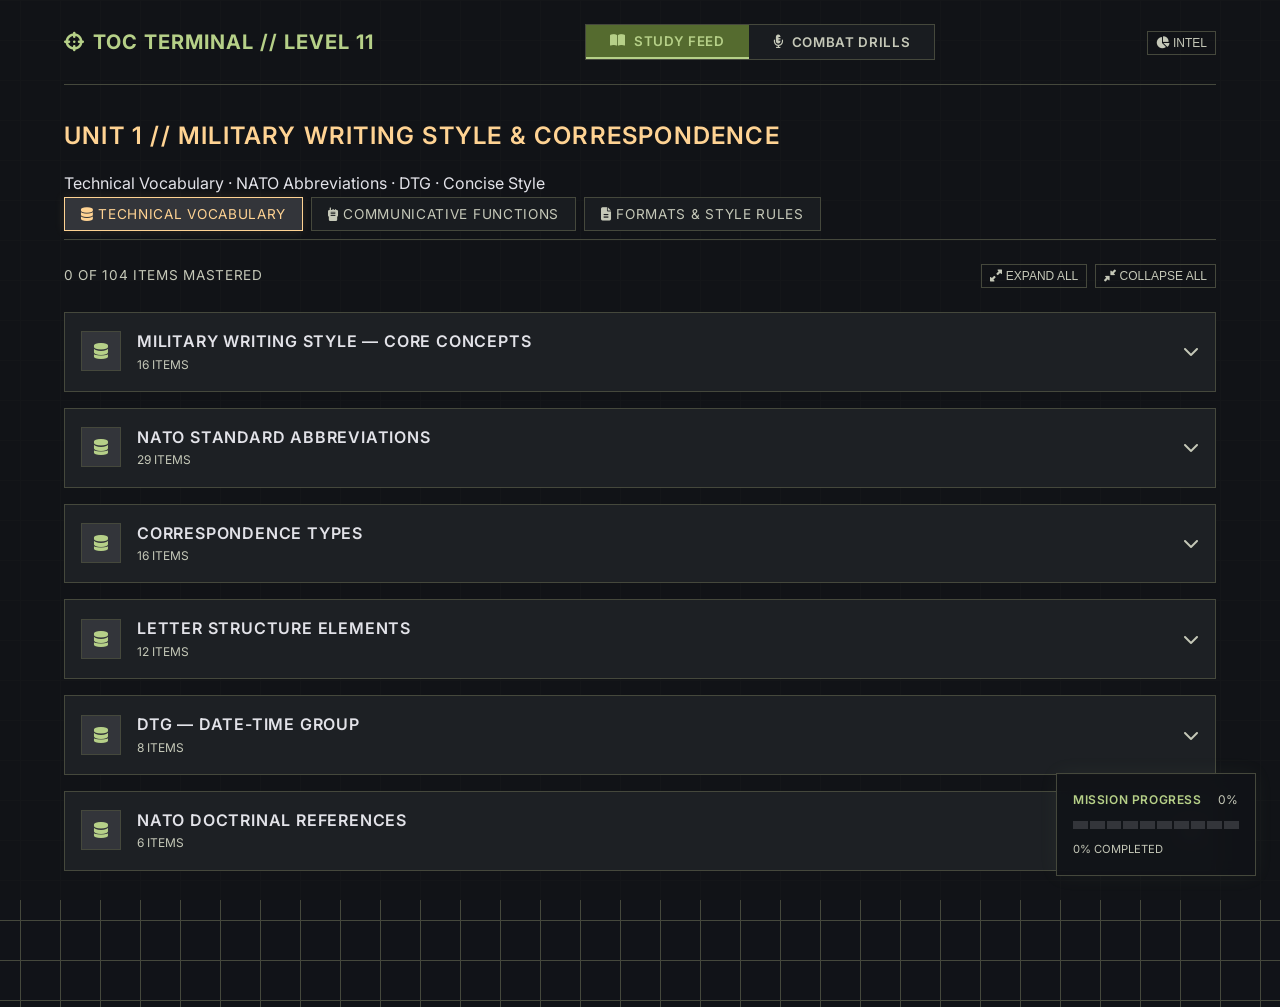
==== content/unit01/index.html @ a271e9c8 "Add files via upload" ====
<!DOCTYPE html>
<html lang="en" data-theme="dark">
<head>
  <meta charset="UTF-8">
  <meta name="viewport" content="width=device-width, initial-scale=1.0">
  <title>Military English Level 11 — Unit 1</title>
  <meta name="description" content="Interactive Military English learning object. Study vocabulary, communicative functions and operational phraseology with speech-recognition practice.">
  <link rel="preconnect" href="https://fonts.googleapis.com">
  <link rel="preconnect" href="https://fonts.gstatic.com" crossorigin>
  <link href="https://fonts.googleapis.com/css2?family=Inter:wght@400;500;600;700&display=swap" rel="stylesheet">
  <link rel="stylesheet" href="https://cdnjs.cloudflare.com/ajax/libs/font-awesome/6.5.0/css/all.min.css">
  <link rel="stylesheet" href="style.css">
</head>
<body>

  <!-- TOC Grid Background -->
  <div class="bg-canvas" aria-hidden="true"></div>

  <!-- App Shell -->
  <div class="app-shell">

    <!-- ═══ TOP NAVIGATION ═════════════════════════════ -->
    <nav class="top-nav" role="navigation" aria-label="Main navigation">
      <div class="nav-brand">
        <i class="fas fa-crosshairs nav-anchor"></i>
        <span class="brand-text">TOC Terminal // LEVEL 11</span>
      </div>

      <div class="nav-center">
        <div class="mode-switcher" role="tablist" aria-label="Learning mode">
          <button id="study-mode-btn" class="mode-btn active" data-mode="study"
                  role="tab" aria-selected="true" aria-controls="study-section">
            <i class="fas fa-book-open"></i><span>Study Feed</span>
          </button>
          <button id="practice-mode-btn" class="mode-btn" data-mode="practice"
                  role="tab" aria-selected="false" aria-controls="practice-section">
            <i class="fas fa-microphone-alt"></i><span>Combat Drills</span>
          </button>
        </div>
      </div>

      <div class="nav-right">
        <button id="stats-btn" class="btn-ghost" title="View Intelligence Report" aria-label="View Statistics">
          <i class="fas fa-chart-pie"></i> Intel
        </button>
      </div>
    </nav>

    <!-- ═══ PAGE HEADER ════════════════════════════════ -->
    <header class="page-header">
      <h2>UNIT 1 // Military Writing Style & Correspondence</h2>
      <p class="header-sub">Technical Vocabulary · NATO Abbreviations · DTG · Concise Style</p>
    </header>

    <!-- ═══ MAIN CONTENT ═══════════════════════════════ -->
    <main class="main-content">

      <!-- ── STUDY SECTION ──────────────────────────── -->
      <section id="study-section" class="content-section active"
               role="tabpanel" aria-labelledby="study-mode-btn">

        <!-- Study Sub-Tab Bar -->
        <div class="study-tabbar" role="tablist" aria-label="Study content section">
          <button class="study-tab active" data-tab="vocab"
                  role="tab" aria-selected="true" aria-controls="tab-vocab" id="stab-vocab">
            <i class="fas fa-database"></i> Technical Vocabulary
          </button>
          <button class="study-tab" data-tab="func"
                  role="tab" aria-selected="false" aria-controls="tab-func" id="stab-func">
            <i class="fas fa-walkie-talkie"></i> Communicative Functions
          </button>
          <button class="study-tab" data-tab="formats"
                  role="tab" aria-selected="false" aria-controls="tab-formats" id="stab-formats">
            <i class="fas fa-file-alt"></i> Formats & Style Rules
          </button>
        </div>

        <!-- Meta / controls bar -->
        <div class="study-meta-bar">
          <span id="progress-label" class="progress-label">Awaiting Data...</span>
          <div class="meta-controls">
            <button id="expand-all-btn" class="btn btn-ghost btn-sm">
              <i class="fas fa-expand-alt"></i> Expand All
            </button>
            <button id="collapse-all-btn" class="btn btn-ghost btn-sm">
              <i class="fas fa-compress-alt"></i> Collapse All
            </button>
          </div>
        </div>

        <!-- Tab Panels -->
        <div id="tab-vocab" class="tab-panel active" role="tabpanel" aria-labelledby="stab-vocab"></div>
        <div id="tab-func"  class="tab-panel"        role="tabpanel" aria-labelledby="stab-func"></div>
        <div id="tab-formats" class="tab-panel"      role="tabpanel" aria-labelledby="stab-formats"></div>

      </section>

      <!-- ── PRACTICE SECTION ───────────────────────── -->
      <section id="practice-section" class="content-section"
               role="tabpanel" aria-labelledby="practice-mode-btn">

        <!-- Hero banner -->
        <div class="practice-hero glass-card">
          <div class="practice-hero-icon"><i class="fas fa-satellite-dish"></i></div>
          <div class="practice-hero-text">
            <h2>Audio/Vocal Interrogation</h2>
            <p>Select an intelligence subset, listen to the transmission, then record your response. Exact operational phrasing is required.</p>
          </div>
        </div>

        <!-- Section Filter -->
        <div class="practice-filter-bar" role="group" aria-label="Practice section filter">
          <button class="pfilter-btn active" data-pfilter="vocab" id="pfilter-vocab">
            <i class="fas fa-database"></i> Vocabulary
          </button>
          <button class="pfilter-btn" data-pfilter="func" id="pfilter-func">
            <i class="fas fa-walkie-talkie"></i> Functions
          </button>
          <button class="pfilter-btn" data-pfilter="sim" id="pfilter-sim">
            <i class="fas fa-map"></i> Tactics
          </button>
        </div>

        <!-- Microphone enable gate -->
        <div id="mic-notice" class="mic-notice glass-card">
          <div class="mic-icon-wrap"><i class="fas fa-microphone-slash"></i></div>
          <h3>COMMUNICATIONS OFFLINE</h3>
          <p>Local microphone access is required to transmit in this section.</p>
          <button id="enable-mic-btn" class="btn btn-primary btn-lg" style="margin-top: 15px;">
            <i class="fas fa-microphone"></i> Initialize Uplink
          </button>
        </div>

        <!-- Practice Cards & Area -->
        <div id="practice-cards" class="practice-grid hidden" aria-live="polite"></div>
        <div id="practice-area" class="hidden" aria-live="polite"></div>

      </section>

    </main>
  </div><!-- /app-shell -->

  <!-- ═══ FLOATING PROGRESS WIDGET ═════════════════ -->
  <div class="progress-widget" role="status" aria-live="polite" aria-label="Overall progress">
    <div class="widget-header">
      <span class="widget-title">MISSION PROGRESS</span>
      <span id="progress-pct">0%</span>
    </div>
    <div class="segmented-bar" id="hud-progress-bar">
      <!-- Segments injected by JS -->
    </div>
    <div style="font-size: 0.7rem; color: var(--on-surface-variant); text-transform: uppercase; margin-top: 4px;" id="pbar-label">0% COMPLETED</div>
  </div>

  <!-- ═══ STATS MODAL ═══════════════════════════════ -->
  <div id="stats-modal" class="modal-overlay hidden"
       role="dialog" aria-modal="true" aria-labelledby="stats-title">
    <div class="modal-box glass-card">
      <div class="modal-head">
        <h2 id="stats-title"><i class="fas fa-server"></i> Intelligence Report</h2>
        <button id="close-stats-btn" class="btn-close" aria-label="Close statistics">
          <i class="fas fa-times"></i>
        </button>
      </div>
      <div class="stats-grid">
        <div class="stat-cell">
          <div class="stat-num" id="stat-known">0</div>
          <div class="stat-lbl">Data Points Verified</div>
        </div>
        <div class="stat-cell">
          <div class="stat-num" id="stat-practiced">0</div>
          <div class="stat-lbl">Transmissions Mastered</div>
        </div>
        <div class="stat-cell">
          <div class="stat-num" id="stat-rate">0%</div>
          <div class="stat-lbl">Completion Rate</div>
        </div>
      </div>
    </div>
  </div>

  <script src="script.js?v=1778388757"></script>
</body>
</html>
---- content/unit01/style.css ----
:root {
  /* Ironclad Tactical Theme */
  --primary: #b6d088;
  --primary-container: #556b2f;
  --on-primary: #131f00;
  --secondary: #ffd393;
  --secondary-container: #fdaf00;
  --on-secondary: #281800;
  --background: #111318;
  --surface: #111318;
  --surface-container-low: #191c20;
  --surface-container: #1d2024;
  --surface-container-high: #282a2f;
  --surface-container-highest: #33353a;
  --on-surface: #e2e2e8;
  --on-surface-variant: #c5c8b8;
  --outline: #8f9284;
  --outline-variant: #45483c;
  --error: #ffb4ab;
  --success: #b6d088;
  
  --font-display: 'Inter', sans-serif;
  --font-body: 'Inter', sans-serif;
  
  --radius-sm: 0px;
  --radius-md: 0px;
  --radius-lg: 0px;
  --radius-full: 0px;
  
  --space-1: 0.25rem;
  --space-2: 0.5rem;
  --space-3: 1rem;
  --space-4: 1.5rem;
  --space-5: 2rem;
  --space-6: 3rem;
}

* {
  box-sizing: border-box;
  margin: 0;
  padding: 0;
}

body {
  font-family: var(--font-body);
  background-color: var(--background);
  color: var(--on-surface);
  line-height: 1.6;
  overflow-x: hidden;
  /* Subtle grid overlay for TOC aesthetic */
  background-image: 
    linear-gradient(var(--outline-variant) 1px, transparent 1px),
    linear-gradient(90deg, var(--outline-variant) 1px, transparent 1px);
  background-size: 40px 40px;
  background-position: center top;
}

/* Add a dark overlay to tone down the grid */
.bg-canvas {
  position: fixed;
  top: 0; left: 0; right: 0; bottom: 0;
  background: rgba(17, 19, 24, 0.95);
  z-index: -1;
  pointer-events: none;
}

.app-shell {
  max-width: 1200px;
  margin: 0 auto;
  padding: var(--space-4);
  padding-bottom: 120px;
}

/* Typography */
h1, h2, h3 { font-family: var(--font-display); font-weight: 600; }
h1 { font-size: 2.5rem; color: var(--on-surface); text-transform: uppercase; letter-spacing: 0.05em; }
h2 { font-size: 1.5rem; color: var(--secondary); text-transform: uppercase; letter-spacing: 0.05em; margin-bottom: var(--space-3); }

/* Navigation */
.top-nav {
  display: flex;
  justify-content: space-between;
  align-items: center;
  padding-bottom: var(--space-4);
  border-bottom: 1px solid var(--outline-variant);
  margin-bottom: var(--space-5);
}

.nav-brand {
  display: flex;
  align-items: center;
  gap: var(--space-2);
  font-weight: 700;
  font-size: 1.25rem;
  color: var(--primary);
  text-transform: uppercase;
  letter-spacing: 0.05em;
}

.mode-switcher {
  display: flex;
  background: var(--surface-container-low);
  border: 1px solid var(--outline-variant);
}

.mode-btn {
  background: transparent;
  border: none;
  color: var(--on-surface-variant);
  padding: var(--space-2) var(--space-4);
  font-family: var(--font-display);
  font-weight: 600;
  text-transform: uppercase;
  letter-spacing: 0.05em;
  cursor: pointer;
  display: flex;
  align-items: center;
  gap: var(--space-2);
  transition: all 0.2s;
}

.mode-btn.active {
  background: var(--primary-container);
  color: var(--primary);
  border-bottom: 2px solid var(--primary);
}

.mode-btn:hover:not(.active) {
  color: var(--on-surface);
  background: var(--surface-container);
}

/* Content Sections */
.content-section { display: none; }
.content-section.active { display: block; animation: fadeIn 0.3s ease; }

@keyframes fadeIn {
  from { opacity: 0; transform: translateY(5px); }
  to { opacity: 1; transform: translateY(0); }
}

/* Study Tabs */
.study-tabbar {
  display: flex;
  gap: var(--space-2);
  margin-bottom: var(--space-4);
  border-bottom: 1px solid var(--outline-variant);
  padding-bottom: var(--space-2);
}

.study-tab {
  background: var(--surface-container-low);
  border: 1px solid var(--outline-variant);
  color: var(--on-surface-variant);
  padding: var(--space-2) var(--space-3);
  font-family: var(--font-display);
  text-transform: uppercase;
  font-size: 0.85rem;
  letter-spacing: 0.05em;
  cursor: pointer;
  transition: all 0.2s;
}

.study-tab.active {
  background: var(--surface-container-highest);
  color: var(--secondary);
  border-color: var(--secondary);
  box-shadow: 0 0 10px rgba(255, 211, 147, 0.1);
}

/* Meta Bar */
.study-meta-bar {
  display: flex;
  justify-content: space-between;
  align-items: center;
  margin-bottom: var(--space-4);
  font-size: 0.85rem;
  color: var(--on-surface-variant);
  text-transform: uppercase;
  letter-spacing: 0.05em;
}

.meta-controls { display: flex; gap: var(--space-2); }

.btn-ghost {
  background: transparent;
  border: 1px solid var(--outline-variant);
  color: var(--on-surface-variant);
  padding: var(--space-1) var(--space-2);
  cursor: pointer;
  text-transform: uppercase;
  font-size: 0.75rem;
  transition: all 0.2s;
}
.btn-ghost:hover {
  background: var(--surface-container);
  color: var(--primary);
  border-color: var(--primary);
}

.tab-panel { display: none; }
.tab-panel.active { display: block; }

/* Accordions */
.accordion {
  background: var(--surface-container-low);
  border: 1px solid var(--outline-variant);
  margin-bottom: var(--space-3);
}

.accordion-header {
  display: flex;
  align-items: center;
  padding: var(--space-3);
  cursor: pointer;
  background: var(--surface-container);
  border-bottom: 1px solid transparent;
  transition: all 0.2s;
}

.accordion-header:hover { background: var(--surface-container-high); }

.acc-icon-box {
  width: 40px; height: 40px;
  background: var(--surface-container-highest);
  border: 1px solid var(--outline-variant);
  display: flex; align-items: center; justify-content: center;
  margin-right: var(--space-3);
  color: var(--primary);
}

.acc-title-group { flex: 1; }
.acc-title { font-weight: 600; text-transform: uppercase; letter-spacing: 0.05em; color: var(--on-surface); }
.acc-count { font-size: 0.75rem; color: var(--on-surface-variant); text-transform: uppercase; }

.acc-chevron { transition: transform 0.3s; color: var(--on-surface-variant); }
.accordion.is-open .acc-chevron { transform: rotate(180deg); }
.accordion.is-open .accordion-header { border-bottom-color: var(--outline-variant); }

.accordion-body { display: none; }
.accordion.is-open .accordion-body { display: block; }

.accordion-inner { padding: var(--space-3); }

/* Item Rows */
.item-row-wrap {
  border-left: 2px solid transparent;
  padding: var(--space-2) var(--space-3);
  margin-bottom: var(--space-2);
  background: var(--surface);
  border: 1px solid var(--outline-variant);
  transition: all 0.2s;
}
.item-row-wrap:hover { border-left-color: var(--secondary); background: var(--surface-container); }

.item-row {
  display: flex;
  justify-content: space-between;
  align-items: flex-start;
  gap: var(--space-3);
}

.item-en { font-weight: 600; color: var(--on-surface); flex: 1; }
.item-es { color: var(--on-surface-variant); flex: 1; font-size: 0.9rem; }
.item-controls { display: flex; align-items: center; gap: var(--space-2); }

.item-phrase { font-family: var(--font-display); font-weight: 500; color: var(--primary); letter-spacing: 0.02em; }
.badge-ctx {
  display: inline-block;
  padding: 2px 6px;
  font-size: 0.65rem;
  background: var(--surface-container-highest);
  border: 1px solid var(--outline);
  color: var(--on-surface);
  margin-right: var(--space-2);
  text-transform: uppercase;
}

/* Audio Button */
.audio-btn {
  width: 32px; height: 32px;
  background: transparent;
  border: 1px solid var(--outline-variant);
  color: var(--primary);
  cursor: pointer;
  display: flex; align-items: center; justify-content: center;
  transition: all 0.2s;
}
.audio-btn:hover { background: var(--primary-container); border-color: var(--primary); }
.audio-btn.playing { background: var(--secondary-container); color: var(--secondary); border-color: var(--secondary); box-shadow: 0 0 8px rgba(253, 175, 0, 0.4); }

/* Checkboxes */
.know-checkbox {
  display: flex; align-items: center; gap: var(--space-1);
  font-size: 0.75rem; text-transform: uppercase; color: var(--on-surface-variant);
  cursor: pointer;
}
.know-cb { accent-color: var(--primary); width: 16px; height: 16px; }

.accordion-footer {
  padding: var(--space-2) var(--space-3);
  background: var(--surface-container);
  border-top: 1px solid var(--outline-variant);
  display: flex; justify-content: flex-end; align-items: center; gap: var(--space-2);
}

/* Practice Section */
.practice-hero {
  display: flex; gap: var(--space-4); align-items: center;
  padding: var(--space-4);
  background: var(--surface-container-low);
  border: 1px solid var(--outline-variant);
  margin-bottom: var(--space-4);
}
.practice-hero-icon { font-size: 2.5rem; color: var(--secondary); }
.practice-hero-text p { color: var(--on-surface-variant); }

.practice-filter-bar {
  display: flex; gap: var(--space-2); align-items: center;
  margin-bottom: var(--space-4);
  padding-bottom: var(--space-3);
  border-bottom: 1px solid var(--outline-variant);
}

.pfilter-btn {
  background: var(--surface-container-low);
  border: 1px solid var(--outline-variant);
  color: var(--on-surface-variant);
  padding: var(--space-2) var(--space-3);
  text-transform: uppercase; font-size: 0.85rem;
  cursor: pointer; transition: all 0.2s;
}
.pfilter-btn.active {
  background: var(--primary-container);
  color: var(--primary); border-color: var(--primary);
}

.mic-notice {
  text-align: center; padding: var(--space-6);
  background: var(--surface-container-low);
  border: 1px dashed var(--error);
}
.mic-icon-wrap { font-size: 3rem; color: var(--error); margin-bottom: var(--space-3); }

.btn-primary {
  background: var(--primary); color: var(--on-primary);
  border: none; padding: var(--space-2) var(--space-4);
  font-weight: 600; text-transform: uppercase; letter-spacing: 0.05em;
  cursor: pointer; transition: all 0.2s;
}
.btn-primary:hover { box-shadow: 0 0 15px rgba(182, 208, 136, 0.4); }

.practice-grid {
  display: grid; grid-template-columns: repeat(auto-fill, minmax(300px, 1fr)); gap: var(--space-3);
}

.practice-card {
  background: var(--surface-container-low);
  border: 1px solid var(--outline-variant);
  padding: var(--space-3);
  display: flex; flex-direction: column; gap: var(--space-3);
}

.practice-phrase { font-family: var(--font-display); font-size: 1.1rem; color: var(--on-surface); font-weight: 500; }
.practice-actions { display: flex; gap: var(--space-2); }

.record-btn {
  flex: 1; background: transparent; border: 1px solid var(--secondary);
  color: var(--secondary); text-transform: uppercase; font-weight: 600;
  cursor: pointer; transition: all 0.2s;
}
.record-btn:hover { background: var(--secondary-container); color: var(--on-secondary); }
.record-btn.recording {
  background: var(--error); color: white; border-color: var(--error);
  animation: pulse 1.5s infinite;
}

@keyframes pulse {
  0% { box-shadow: 0 0 0 0 rgba(255, 180, 171, 0.7); }
  70% { box-shadow: 0 0 0 10px rgba(255, 180, 171, 0); }
  100% { box-shadow: 0 0 0 0 rgba(255, 180, 171, 0); }
}

.rec-result { padding: var(--space-2); border: 1px solid var(--outline-variant); font-size: 0.85rem; }
.feedback-success { color: var(--success); }
.feedback-error { color: var(--error); }

.hidden { display: none !important; }

/* HUD Progress Widget */
.progress-widget {
  position: fixed; bottom: var(--space-4); right: var(--space-4);
  background: rgba(17, 19, 24, 0.9);
  backdrop-filter: blur(8px);
  border: 1px solid var(--outline-variant);
  padding: var(--space-3);
  display: flex; flex-direction: column; gap: var(--space-2);
  width: 200px;
  box-shadow: 0 0 20px rgba(182, 208, 136, 0.05);
  z-index: 100;
}

.widget-header {
  display: flex; justify-content: space-between; align-items: center;
  font-size: 0.75rem; text-transform: uppercase; color: var(--on-surface-variant);
  letter-spacing: 0.05em; margin-bottom: 4px;
}

.widget-title { color: var(--primary); font-weight: 600; }

.segmented-bar {
  display: flex; gap: 2px; height: 8px; width: 100%;
}

.segment {
  flex: 1; background: var(--surface-container-highest);
  transition: background 0.3s;
}
.segment.filled { background: var(--primary); box-shadow: 0 0 5px rgba(182, 208, 136, 0.5); }

/* Simulation / Tactics */
.sim-gallery { display: grid; grid-template-columns: repeat(auto-fill, minmax(280px, 1fr)); gap: var(--space-3); }
.sim-card {
  background: var(--surface-container-low); border: 1px solid var(--outline-variant);
  padding: var(--space-3); cursor: pointer; transition: all 0.2s;
  display: flex; flex-direction: column; gap: var(--space-2);
}
.sim-card:hover { border-color: var(--secondary); background: var(--surface-container); }
.sim-card.completed { border-left: 3px solid var(--primary); }

.sim-card-header { display: flex; justify-content: space-between; font-size: 0.75rem; text-transform: uppercase; color: var(--primary); }
.sim-completed-badge { display: none; color: var(--primary); }
.sim-card.completed .sim-completed-badge { display: inline; }
.sim-title { font-size: 1.1rem; color: var(--on-surface); }
.sim-desc { font-size: 0.85rem; color: var(--on-surface-variant); flex: 1; }
.sim-roles { display: flex; gap: 4px; }
.sim-role-tag { background: var(--surface-container-highest); padding: 2px 6px; font-size: 0.7rem; border: 1px solid var(--outline-variant); text-transform: uppercase; }
.sim-card-footer { display: flex; justify-content: space-between; font-size: 0.8rem; color: var(--on-surface-variant); margin-top: auto; border-top: 1px dashed var(--outline-variant); padding-top: var(--space-2); }
.sim-start-hint { color: var(--secondary); font-weight: 600; text-transform: uppercase; }

.role-picker { text-align: center; padding: var(--space-5); background: var(--surface-container-low); border: 1px solid var(--outline-variant); }
.role-buttons { display: flex; justify-content: center; gap: var(--space-4); margin: var(--space-4) 0; }
.role-btn {
  background: var(--surface-container); border: 1px solid var(--outline-variant);
  padding: var(--space-4); display: flex; flex-direction: column; align-items: center; gap: var(--space-2);
  cursor: pointer; width: 150px; color: var(--on-surface); transition: all 0.2s;
}
.role-btn i { font-size: 2rem; color: var(--primary); }
.role-btn:hover { border-color: var(--primary); background: var(--primary-container); }
.role-btn-name { font-weight: 600; text-transform: uppercase; }
.role-btn-sub { font-size: 0.75rem; color: var(--on-surface-variant); }

.sim-stage {
  background: var(--surface-container-low); border: 1px solid var(--outline-variant);
  display: flex; flex-direction: column; height: 60vh; min-height: 500px;
}
.sim-stage-header { padding: var(--space-3); border-bottom: 1px solid var(--outline-variant); display: flex; justify-content: space-between; align-items: center; }
.sim-stage-title { font-weight: 600; color: var(--primary); text-transform: uppercase; }
.sim-role-badge { background: var(--secondary-container); color: var(--on-secondary); padding: 2px 8px; font-size: 0.75rem; font-weight: bold; }

.sim-internal-bar { height: 2px; background: var(--surface-container-highest); width: 100%; }
.sim-internal-fill { height: 100%; background: var(--secondary); width: 0%; transition: width 0.3s; }

.dialogue-area { flex: 1; padding: var(--space-4); overflow-y: auto; display: flex; flex-direction: column; gap: var(--space-3); }

.dialogue-bubble { max-width: 80%; display: flex; gap: var(--space-2); }
.system-line { align-self: flex-start; }
.user-prompt { align-self: flex-end; flex-direction: row-reverse; }

.bubble-avatar { width: 32px; height: 32px; display: flex; align-items: center; justify-content: center; background: var(--surface-container-highest); border: 1px solid var(--outline-variant); font-size: 0.8rem; }
.avatar-system { color: var(--primary); }
.avatar-user { color: var(--secondary); }

.bubble-content { background: var(--surface-container); border: 1px solid var(--outline-variant); padding: var(--space-3); position: relative; }
.system-line .bubble-content { border-left: 2px solid var(--primary); }
.user-prompt .bubble-content { border-right: 2px solid var(--secondary); background: var(--surface-container-high); }

.bubble-speaker { font-size: 0.7rem; text-transform: uppercase; color: var(--on-surface-variant); margin-bottom: 4px; }
.bubble-text { font-family: var(--font-display); font-size: 1.05rem; }
.bubble-say-label { font-size: 0.75rem; color: var(--secondary); text-transform: uppercase; font-weight: bold; margin-bottom: 8px; border-bottom: 1px dashed var(--outline-variant); padding-bottom: 4px; }

.sim-control-bar { padding: var(--space-3); border-top: 1px solid var(--outline-variant); display: flex; align-items: center; gap: var(--space-3); background: var(--surface-container); }
.record-big-btn {
  background: var(--secondary); color: var(--on-secondary); border: none;
  padding: var(--space-2) var(--space-4); font-size: 1.1rem; font-weight: 600; text-transform: uppercase; cursor: pointer; display: flex; align-items: center; gap: var(--space-2);
}
.record-big-btn.recording { background: var(--error); color: white; animation: pulse 1.5s infinite; }
.sim-skip-btn { background: transparent; border: 1px solid var(--outline-variant); color: var(--on-surface-variant); padding: var(--space-2) var(--space-3); cursor: pointer; text-transform: uppercase; font-size: 0.8rem; }
.sim-exit-btn { background: transparent; border: none; color: var(--error); cursor: pointer; text-transform: uppercase; font-size: 0.8rem; font-weight: 600; }

.turn-feedback { margin-top: 8px; font-size: 0.85rem; }

/* Modals */
.modal-overlay { position: fixed; top: 0; left: 0; width: 100%; height: 100%; background: rgba(17,19,24,0.8); backdrop-filter: blur(4px); display: flex; justify-content: center; align-items: center; z-index: 1000; }
.modal-box { background: var(--surface); border: 1px solid var(--outline-variant); padding: var(--space-4); width: 90%; max-width: 500px; box-shadow: 0 0 30px rgba(0,0,0,0.8); }
.modal-head { display: flex; justify-content: space-between; align-items: center; border-bottom: 1px solid var(--outline-variant); padding-bottom: var(--space-3); margin-bottom: var(--space-3); }
.btn-close { background: transparent; border: none; color: var(--on-surface-variant); font-size: 1.2rem; cursor: pointer; }
.stats-grid { display: grid; grid-template-columns: repeat(3, 1fr); gap: var(--space-3); text-align: center; }
.stat-cell { background: var(--surface-container-low); padding: var(--space-3); border: 1px solid var(--outline-variant); }
.stat-num { font-size: 2rem; font-weight: bold; color: var(--primary); font-family: var(--font-display); }
.stat-lbl { font-size: 0.75rem; text-transform: uppercase; color: var(--on-surface-variant); }
.modal-footer-note { text-align: center; margin-top: var(--space-4); font-size: 0.85rem; color: var(--on-surface-variant); font-style: italic; }

@media (max-width: 768px) {
  .item-row { flex-direction: column; gap: var(--space-2); }
  .practice-hero { flex-direction: column; text-align: center; }
  .sim-control-bar { flex-wrap: wrap; }
  .compare-grid { grid-template-columns: 1fr; }
}

/* ============================================================================
   WRITING SKILLS & FORMATS SECTION (REDESIGN)
============================================================================ */

/* Info Boxes */
.info-box, .rule-box, .warn-box {
  padding: var(--space-3);
  margin-bottom: var(--space-4);
  font-size: 0.9rem;
  border-left: 3px solid;
}
.info-box { background: var(--surface-container-high); border-color: var(--primary); color: var(--on-surface); }
.rule-box { background: var(--surface-container-low); border-color: var(--success); color: var(--on-surface); }
.warn-box { background: rgba(255,180,171,0.1); border-color: var(--error); color: var(--error); }

/* Document Frames (Emails/Letters) */
.doc-frame {
  background: var(--surface-container-low);
  border: 1px solid var(--outline-variant);
  margin-bottom: var(--space-4);
}
.doc-header {
  background: var(--surface-container-highest);
  padding: var(--space-2) var(--space-3);
  font-size: 0.75rem; font-weight: 600;
  text-transform: uppercase; color: var(--primary);
  border-bottom: 1px solid var(--outline-variant);
}
.doc-body-inner {
  padding: var(--space-4);
  font-family: 'Courier New', monospace; /* Monospace for terminal/military feel */
  font-size: 0.9rem; color: var(--on-surface);
  white-space: pre-wrap; line-height: 1.6;
}
.doc-field { color: var(--secondary); font-weight: 600; }
.doc-note {
  padding: var(--space-2) var(--space-3);
  background: var(--surface-container);
  border-top: 1px solid var(--outline-variant);
  font-size: 0.8rem; color: var(--on-surface-variant);
  font-style: italic;
}

/* Compare Grids (Before/After) */
.compare-grid {
  display: grid; grid-template-columns: 1fr 1fr; gap: var(--space-3);
  margin-bottom: var(--space-3);
}
.compare-before, .compare-after {
  padding: var(--space-3); border: 1px solid var(--outline-variant);
}
.compare-before { background: rgba(255,180,171,0.05); border-color: rgba(255,180,171,0.3); }
.compare-after { background: rgba(182,208,136,0.05); border-color: rgba(182,208,136,0.3); }

.compare-label {
  font-size: 0.7rem; font-weight: 600; text-transform: uppercase;
  margin-bottom: var(--space-2); letter-spacing: 0.05em;
}
.label-before { color: var(--error); }
.label-after { color: var(--success); }
.compare-text { font-size: 0.9rem; color: var(--on-surface); }

/* Rule / Style Guide Cards */
.rule-card {
  background: var(--surface-container-low);
  border: 1px solid var(--outline-variant);
  border-left: 3px solid var(--primary);
  padding: var(--space-3);
  margin-bottom: var(--space-3);
}
.rule-bluf { border-left-color: var(--primary); }
.rule-style { border-left-color: var(--error); }
.rule-email { border-left-color: var(--success); }
.rule-letter { border-left-color: var(--secondary); }
.rule-abbr { border-left-color: #fdaf00; }
.rule-dtg { border-left-color: #8f9284; }

.rule-phrase {
  font-size: 0.95rem; font-weight: 500; color: var(--on-surface);
  font-family: 'Courier New', monospace;
  white-space: pre-wrap; line-height: 1.5;
}
.rule-type { font-size: 0.75rem; color: var(--primary); margin-top: var(--space-2); text-transform: uppercase; }
.rule-note { font-size: 0.85rem; color: var(--on-surface-variant); margin-top: var(--space-2); font-style: italic; }

/* Phrase Cards (Contextual Rules) */
.phrase-card {
  background: var(--surface-container);
  border: 1px solid var(--outline-variant);
  padding: var(--space-3);
  margin-bottom: var(--space-3);
}
.phrase-context {
  font-size: 0.7rem; font-weight: 600;
  padding: 2px 6px; background: var(--surface-container-highest);
  color: var(--primary); text-transform: uppercase;
  display: inline-block; margin-bottom: var(--space-2);
}
.phrase-en { font-size: 0.95rem; font-weight: 500; color: var(--on-surface); line-height: 1.5; }
.phrase-use { font-size: 0.85rem; color: var(--on-surface-variant); margin-top: var(--space-2); }

/* Badges for Categories */
.badge { display: inline-block; font-size: 0.7rem; font-weight: 600; padding: 2px 6px; text-transform: uppercase; margin-right: var(--space-2); }
.badge-blue { background: rgba(182,208,136,0.2); color: var(--primary); }
.badge-red { background: rgba(255,180,171,0.2); color: var(--error); }
.badge-green { background: rgba(182,208,136,0.2); color: var(--success); }
.badge-purple { background: rgba(253,175,0,0.2); color: var(--secondary); }
.badge-teal { background: rgba(143,146,132,0.2); color: var(--outline); }
.badge-amber { background: rgba(253,175,0,0.2); color: var(--secondary); }
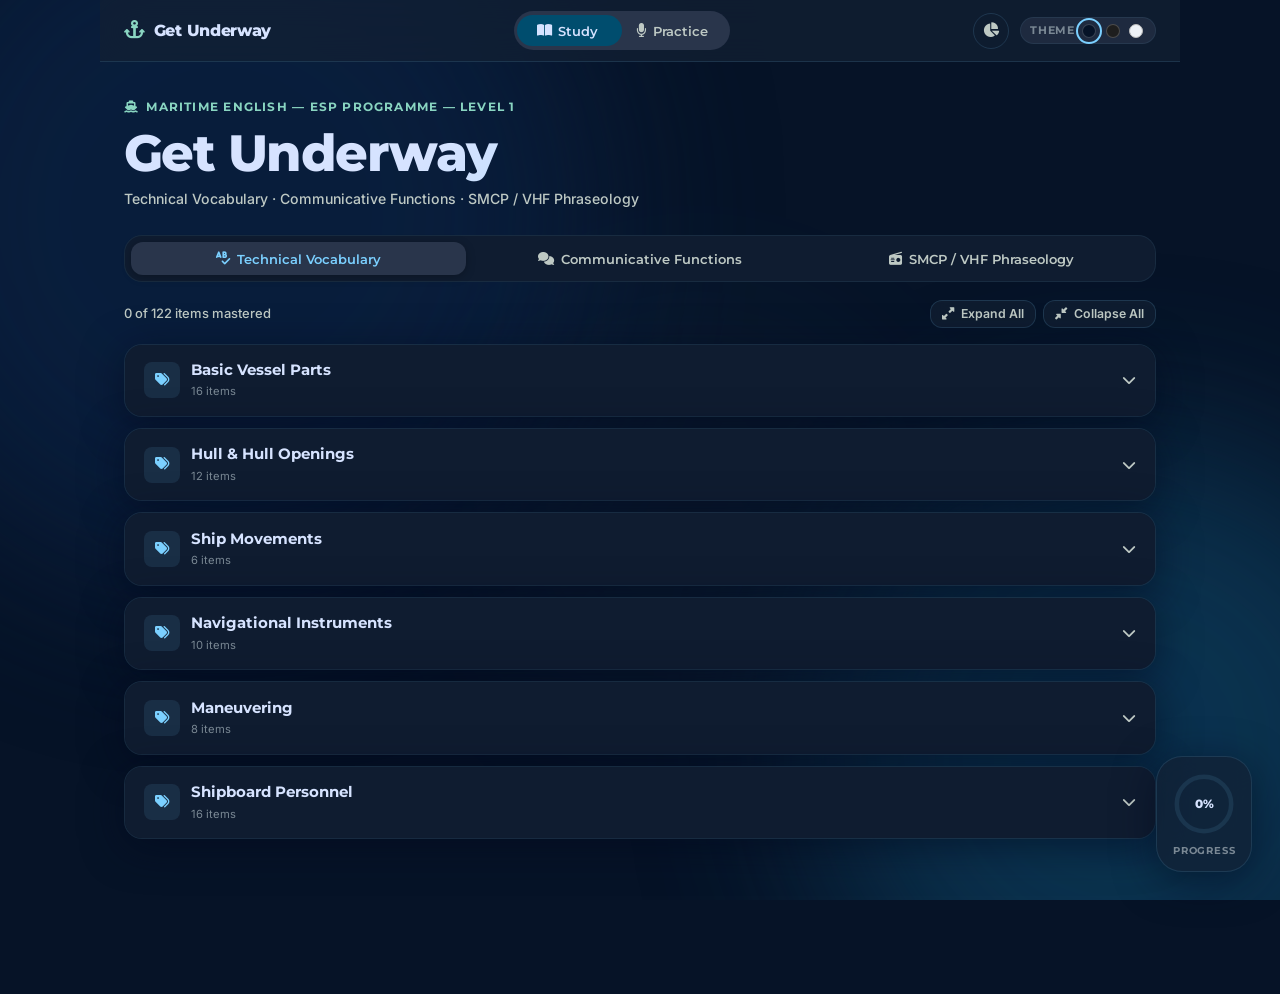
==== commit d8e8aaea: "Add files via upload" ====
--- a/content/unit01/index.html
+++ b/content/unit01/index.html
@@ -1,20 +1,44 @@
 <!DOCTYPE html>
-<html lang="en" data-theme="dark">
+<html lang="en" data-theme="dark-blue">
 <head>
   <meta charset="UTF-8">
   <meta name="viewport" content="width=device-width, initial-scale=1.0">
-  <title>Military English Level 11 — Unit 1</title>
-  <meta name="description" content="Interactive Military English learning object. Study vocabulary, communicative functions and operational phraseology with speech-recognition practice.">
+  <title>Get Underway — Maritime English Level 1</title>
+  <meta name="description" content="Interactive Maritime English learning object for the Colombian Navy ESP programme. Study vocabulary, communicative functions and SMCP phraseology with speech-recognition practice.">
   <link rel="preconnect" href="https://fonts.googleapis.com">
   <link rel="preconnect" href="https://fonts.gstatic.com" crossorigin>
-  <link href="https://fonts.googleapis.com/css2?family=Inter:wght@400;500;600;700&display=swap" rel="stylesheet">
+  <link href="https://fonts.googleapis.com/css2?family=Montserrat:wght@400;600;700;800&family=Inter:wght@400;500;600&display=swap" rel="stylesheet">
   <link rel="stylesheet" href="https://cdnjs.cloudflare.com/ajax/libs/font-awesome/6.5.0/css/all.min.css">
   <link rel="stylesheet" href="style.css">
-</head>
+
+  <style>
+    .skip-link {
+      position: absolute;
+      top: -100px;
+      left: 0;
+      background: #002147;
+      color: #ffffff;
+      padding: 10px 20px;
+      z-index: 99999;
+      font-weight: bold;
+      text-decoration: none;
+      transition: top 0.2s ease;
+      border: 1px solid #aec7f6;
+    }
+    .skip-link:focus {
+      top: 0;
+    }
+  </style>
+            </head>
 <body>
-
-  <!-- TOC Grid Background -->
-  <div class="bg-canvas" aria-hidden="true"></div>
+  <a href="#main-content" class="skip-link">Skip to main content</a>
+
+  <!-- Animated Background Blobs -->
+  <div class="bg-canvas" aria-hidden="true">
+    <div class="blob blob-1"></div>
+    <div class="blob blob-2"></div>
+    <div class="blob blob-3"></div>
+  </div>
 
   <!-- App Shell -->
   <div class="app-shell">
@@ -22,38 +46,55 @@
     <!-- ═══ TOP NAVIGATION ═════════════════════════════ -->
     <nav class="top-nav" role="navigation" aria-label="Main navigation">
       <div class="nav-brand">
-        <i class="fas fa-crosshairs nav-anchor"></i>
-        <span class="brand-text">TOC Terminal // LEVEL 11</span>
+        <i class="fas fa-anchor nav-anchor"></i>
+        <span class="brand-text">Get Underway</span>
       </div>
 
       <div class="nav-center">
         <div class="mode-switcher" role="tablist" aria-label="Learning mode">
           <button id="study-mode-btn" class="mode-btn active" data-mode="study"
                   role="tab" aria-selected="true" aria-controls="study-section">
-            <i class="fas fa-book-open"></i><span>Study Feed</span>
+            <i class="fas fa-book-open"></i><span>Study</span>
           </button>
           <button id="practice-mode-btn" class="mode-btn" data-mode="practice"
                   role="tab" aria-selected="false" aria-controls="practice-section">
-            <i class="fas fa-microphone-alt"></i><span>Combat Drills</span>
-          </button>
+            <i class="fas fa-microphone"></i><span>Practice</span>
+          </button>
+          <div class="mode-pill" aria-hidden="true"></div>
         </div>
       </div>
 
       <div class="nav-right">
-        <button id="stats-btn" class="btn-ghost" title="View Intelligence Report" aria-label="View Statistics">
-          <i class="fas fa-chart-pie"></i> Intel
+        <button id="stats-btn" class="nav-icon-btn" title="View Statistics" aria-label="View Statistics">
+          <i class="fas fa-chart-pie"></i>
         </button>
+        <div class="theme-switcher" role="group" aria-label="Theme selector">
+          <span class="theme-label">Theme</span>
+          <button class="theme-btn active" data-theme="dark-blue" title="Dark Blue" aria-label="Dark Blue Theme">
+            <span class="theme-dot dark-blue"></span>
+          </button>
+          <button class="theme-btn" data-theme="dark" title="Dark" aria-label="Dark Theme">
+            <span class="theme-dot dark"></span>
+          </button>
+          <button class="theme-btn" data-theme="light" title="Light" aria-label="Light Theme">
+            <span class="theme-dot light"></span>
+          </button>
+        </div>
       </div>
     </nav>
 
     <!-- ═══ PAGE HEADER ════════════════════════════════ -->
     <header class="page-header">
-      <h2>UNIT 1 // Military Writing Style & Correspondence</h2>
-      <p class="header-sub">Technical Vocabulary · NATO Abbreviations · DTG · Concise Style</p>
+      <div class="header-eyebrow">
+        <i class="fas fa-ship"></i>
+        <span>Maritime English — ESP Programme — Level 1</span>
+      </div>
+      <h1 class="header-title">Get Underway</h1>
+      <p class="header-sub">Technical Vocabulary · Communicative Functions · SMCP / VHF Phraseology</p>
     </header>
 
     <!-- ═══ MAIN CONTENT ═══════════════════════════════ -->
-    <main class="main-content">
+    <main id="main-content" class="main-content">
 
       <!-- ── STUDY SECTION ──────────────────────────── -->
       <section id="study-section" class="content-section active"
@@ -63,21 +104,21 @@
         <div class="study-tabbar" role="tablist" aria-label="Study content section">
           <button class="study-tab active" data-tab="vocab"
                   role="tab" aria-selected="true" aria-controls="tab-vocab" id="stab-vocab">
-            <i class="fas fa-database"></i> Technical Vocabulary
+            <i class="fas fa-spell-check"></i> Technical Vocabulary
           </button>
           <button class="study-tab" data-tab="func"
                   role="tab" aria-selected="false" aria-controls="tab-func" id="stab-func">
-            <i class="fas fa-walkie-talkie"></i> Communicative Functions
-          </button>
-          <button class="study-tab" data-tab="formats"
-                  role="tab" aria-selected="false" aria-controls="tab-formats" id="stab-formats">
-            <i class="fas fa-file-alt"></i> Formats & Style Rules
+            <i class="fas fa-comments"></i> Communicative Functions
+          </button>
+          <button class="study-tab" data-tab="smcp"
+                  role="tab" aria-selected="false" aria-controls="tab-smcp" id="stab-smcp">
+            <i class="fas fa-radio"></i> SMCP / VHF Phraseology
           </button>
         </div>
 
         <!-- Meta / controls bar -->
         <div class="study-meta-bar">
-          <span id="progress-label" class="progress-label">Awaiting Data...</span>
+          <span id="progress-label" class="progress-label">Loading…</span>
           <div class="meta-controls">
             <button id="expand-all-btn" class="btn btn-ghost btn-sm">
               <i class="fas fa-expand-alt"></i> Expand All
@@ -88,10 +129,10 @@
           </div>
         </div>
 
-        <!-- Tab Panels -->
+        <!-- Tab Panels — content injected by script.js -->
         <div id="tab-vocab" class="tab-panel active" role="tabpanel" aria-labelledby="stab-vocab"></div>
         <div id="tab-func"  class="tab-panel"        role="tabpanel" aria-labelledby="stab-func"></div>
-        <div id="tab-formats" class="tab-panel"      role="tabpanel" aria-labelledby="stab-formats"></div>
+        <div id="tab-smcp"  class="tab-panel"        role="tabpanel" aria-labelledby="stab-smcp"></div>
 
       </section>
 
@@ -101,39 +142,39 @@
 
         <!-- Hero banner -->
         <div class="practice-hero glass-card">
-          <div class="practice-hero-icon"><i class="fas fa-satellite-dish"></i></div>
+          <div class="practice-hero-icon"><i class="fas fa-microphone-alt"></i></div>
           <div class="practice-hero-text">
-            <h2>Audio/Vocal Interrogation</h2>
-            <p>Select an intelligence subset, listen to the transmission, then record your response. Exact operational phrasing is required.</p>
+            <h2>Speaking Practice</h2>
+            <p>Select a section, listen to each phrase, then record yourself. Aim for clear, confident pronunciation.</p>
           </div>
         </div>
 
         <!-- Section Filter -->
         <div class="practice-filter-bar" role="group" aria-label="Practice section filter">
+          <span class="filter-label">Section:</span>
           <button class="pfilter-btn active" data-pfilter="vocab" id="pfilter-vocab">
-            <i class="fas fa-database"></i> Vocabulary
+            <i class="fas fa-spell-check"></i> Vocabulary
           </button>
           <button class="pfilter-btn" data-pfilter="func" id="pfilter-func">
-            <i class="fas fa-walkie-talkie"></i> Functions
-          </button>
-          <button class="pfilter-btn" data-pfilter="sim" id="pfilter-sim">
-            <i class="fas fa-map"></i> Tactics
+            <i class="fas fa-comments"></i> Functions
+          </button>
+          <button class="pfilter-btn" data-pfilter="smcp" id="pfilter-smcp">
+            <i class="fas fa-radio"></i> SMCP / VHF
           </button>
         </div>
 
         <!-- Microphone enable gate -->
         <div id="mic-notice" class="mic-notice glass-card">
           <div class="mic-icon-wrap"><i class="fas fa-microphone-slash"></i></div>
-          <h3>COMMUNICATIONS OFFLINE</h3>
-          <p>Local microphone access is required to transmit in this section.</p>
-          <button id="enable-mic-btn" class="btn btn-primary btn-lg" style="margin-top: 15px;">
-            <i class="fas fa-microphone"></i> Initialize Uplink
-          </button>
-        </div>
-
-        <!-- Practice Cards & Area -->
+          <h3>Microphone Access Required</h3>
+          <p>Please enable your microphone to begin the speaking practice session.</p>
+          <button id="enable-mic-btn" class="btn btn-primary btn-lg">
+            <i class="fas fa-microphone"></i> Enable Microphone
+          </button>
+        </div>
+
+        <!-- Practice Cards — injected by script.js -->
         <div id="practice-cards" class="practice-grid hidden" aria-live="polite"></div>
-        <div id="practice-area" class="hidden" aria-live="polite"></div>
 
       </section>
 
@@ -142,14 +183,22 @@
 
   <!-- ═══ FLOATING PROGRESS WIDGET ═════════════════ -->
   <div class="progress-widget" role="status" aria-live="polite" aria-label="Overall progress">
-    <div class="widget-header">
-      <span class="widget-title">MISSION PROGRESS</span>
-      <span id="progress-pct">0%</span>
+    <!-- Desktop: circular ring -->
+    <div class="pring-wrap">
+      <svg class="pring-svg" viewBox="0 0 60 60" aria-hidden="true">
+        <circle class="pring-track" cx="30" cy="30" r="24"/>
+        <circle class="pring-fill"  cx="30" cy="30" r="24"/>
+      </svg>
+      <span class="pring-label" id="progress-pct">0%</span>
     </div>
-    <div class="segmented-bar" id="hud-progress-bar">
-      <!-- Segments injected by JS -->
+    <span class="pring-caption">Progress</span>
+    <!-- Mobile: horizontal bar -->
+    <div class="pbar-wrap">
+      <div class="pbar-track" role="progressbar" aria-valuenow="0" aria-valuemin="0" aria-valuemax="100">
+        <div class="pbar-fill"></div>
+      </div>
+      <span class="pbar-text" id="pbar-label">0% Completed</span>
     </div>
-    <div style="font-size: 0.7rem; color: var(--on-surface-variant); text-transform: uppercase; margin-top: 4px;" id="pbar-label">0% COMPLETED</div>
   </div>
 
   <!-- ═══ STATS MODAL ═══════════════════════════════ -->
@@ -157,7 +206,7 @@
        role="dialog" aria-modal="true" aria-labelledby="stats-title">
     <div class="modal-box glass-card">
       <div class="modal-head">
-        <h2 id="stats-title"><i class="fas fa-server"></i> Intelligence Report</h2>
+        <h2 id="stats-title"><i class="fas fa-chart-bar"></i> Learning Progress</h2>
         <button id="close-stats-btn" class="btn-close" aria-label="Close statistics">
           <i class="fas fa-times"></i>
         </button>
@@ -165,20 +214,21 @@
       <div class="stats-grid">
         <div class="stat-cell">
           <div class="stat-num" id="stat-known">0</div>
-          <div class="stat-lbl">Data Points Verified</div>
+          <div class="stat-lbl">Items Known</div>
         </div>
         <div class="stat-cell">
           <div class="stat-num" id="stat-practiced">0</div>
-          <div class="stat-lbl">Transmissions Mastered</div>
+          <div class="stat-lbl">Phrases Mastered</div>
         </div>
         <div class="stat-cell">
           <div class="stat-num" id="stat-rate">0%</div>
-          <div class="stat-lbl">Completion Rate</div>
-        </div>
-      </div>
+          <div class="stat-lbl">Success Rate</div>
+        </div>
+      </div>
+      <p class="modal-footer-note">Keep practicing to improve your maritime English!</p>
     </div>
   </div>
 
-  <script src="script.js?v=1778388757"></script>
+  <script src="script.js"></script>
 </body>
 </html>
--- a/content/unit01/style.css
+++ b/content/unit01/style.css
@@ -1,619 +1 @@
-:root {
-  /* Ironclad Tactical Theme */
-  --primary: #b6d088;
-  --primary-container: #556b2f;
-  --on-primary: #131f00;
-  --secondary: #ffd393;
-  --secondary-container: #fdaf00;
-  --on-secondary: #281800;
-  --background: #111318;
-  --surface: #111318;
-  --surface-container-low: #191c20;
-  --surface-container: #1d2024;
-  --surface-container-high: #282a2f;
-  --surface-container-highest: #33353a;
-  --on-surface: #e2e2e8;
-  --on-surface-variant: #c5c8b8;
-  --outline: #8f9284;
-  --outline-variant: #45483c;
-  --error: #ffb4ab;
-  --success: #b6d088;
-  
-  --font-display: 'Inter', sans-serif;
-  --font-body: 'Inter', sans-serif;
-  
-  --radius-sm: 0px;
-  --radius-md: 0px;
-  --radius-lg: 0px;
-  --radius-full: 0px;
-  
-  --space-1: 0.25rem;
-  --space-2: 0.5rem;
-  --space-3: 1rem;
-  --space-4: 1.5rem;
-  --space-5: 2rem;
-  --space-6: 3rem;
-}
-
-* {
-  box-sizing: border-box;
-  margin: 0;
-  padding: 0;
-}
-
-body {
-  font-family: var(--font-body);
-  background-color: var(--background);
-  color: var(--on-surface);
-  line-height: 1.6;
-  overflow-x: hidden;
-  /* Subtle grid overlay for TOC aesthetic */
-  background-image: 
-    linear-gradient(var(--outline-variant) 1px, transparent 1px),
-    linear-gradient(90deg, var(--outline-variant) 1px, transparent 1px);
-  background-size: 40px 40px;
-  background-position: center top;
-}
-
-/* Add a dark overlay to tone down the grid */
-.bg-canvas {
-  position: fixed;
-  top: 0; left: 0; right: 0; bottom: 0;
-  background: rgba(17, 19, 24, 0.95);
-  z-index: -1;
-  pointer-events: none;
-}
-
-.app-shell {
-  max-width: 1200px;
-  margin: 0 auto;
-  padding: var(--space-4);
-  padding-bottom: 120px;
-}
-
-/* Typography */
-h1, h2, h3 { font-family: var(--font-display); font-weight: 600; }
-h1 { font-size: 2.5rem; color: var(--on-surface); text-transform: uppercase; letter-spacing: 0.05em; }
-h2 { font-size: 1.5rem; color: var(--secondary); text-transform: uppercase; letter-spacing: 0.05em; margin-bottom: var(--space-3); }
-
-/* Navigation */
-.top-nav {
-  display: flex;
-  justify-content: space-between;
-  align-items: center;
-  padding-bottom: var(--space-4);
-  border-bottom: 1px solid var(--outline-variant);
-  margin-bottom: var(--space-5);
-}
-
-.nav-brand {
-  display: flex;
-  align-items: center;
-  gap: var(--space-2);
-  font-weight: 700;
-  font-size: 1.25rem;
-  color: var(--primary);
-  text-transform: uppercase;
-  letter-spacing: 0.05em;
-}
-
-.mode-switcher {
-  display: flex;
-  background: var(--surface-container-low);
-  border: 1px solid var(--outline-variant);
-}
-
-.mode-btn {
-  background: transparent;
-  border: none;
-  color: var(--on-surface-variant);
-  padding: var(--space-2) var(--space-4);
-  font-family: var(--font-display);
-  font-weight: 600;
-  text-transform: uppercase;
-  letter-spacing: 0.05em;
-  cursor: pointer;
-  display: flex;
-  align-items: center;
-  gap: var(--space-2);
-  transition: all 0.2s;
-}
-
-.mode-btn.active {
-  background: var(--primary-container);
-  color: var(--primary);
-  border-bottom: 2px solid var(--primary);
-}
-
-.mode-btn:hover:not(.active) {
-  color: var(--on-surface);
-  background: var(--surface-container);
-}
-
-/* Content Sections */
-.content-section { display: none; }
-.content-section.active { display: block; animation: fadeIn 0.3s ease; }
-
-@keyframes fadeIn {
-  from { opacity: 0; transform: translateY(5px); }
-  to { opacity: 1; transform: translateY(0); }
-}
-
-/* Study Tabs */
-.study-tabbar {
-  display: flex;
-  gap: var(--space-2);
-  margin-bottom: var(--space-4);
-  border-bottom: 1px solid var(--outline-variant);
-  padding-bottom: var(--space-2);
-}
-
-.study-tab {
-  background: var(--surface-container-low);
-  border: 1px solid var(--outline-variant);
-  color: var(--on-surface-variant);
-  padding: var(--space-2) var(--space-3);
-  font-family: var(--font-display);
-  text-transform: uppercase;
-  font-size: 0.85rem;
-  letter-spacing: 0.05em;
-  cursor: pointer;
-  transition: all 0.2s;
-}
-
-.study-tab.active {
-  background: var(--surface-container-highest);
-  color: var(--secondary);
-  border-color: var(--secondary);
-  box-shadow: 0 0 10px rgba(255, 211, 147, 0.1);
-}
-
-/* Meta Bar */
-.study-meta-bar {
-  display: flex;
-  justify-content: space-between;
-  align-items: center;
-  margin-bottom: var(--space-4);
-  font-size: 0.85rem;
-  color: var(--on-surface-variant);
-  text-transform: uppercase;
-  letter-spacing: 0.05em;
-}
-
-.meta-controls { display: flex; gap: var(--space-2); }
-
-.btn-ghost {
-  background: transparent;
-  border: 1px solid var(--outline-variant);
-  color: var(--on-surface-variant);
-  padding: var(--space-1) var(--space-2);
-  cursor: pointer;
-  text-transform: uppercase;
-  font-size: 0.75rem;
-  transition: all 0.2s;
-}
-.btn-ghost:hover {
-  background: var(--surface-container);
-  color: var(--primary);
-  border-color: var(--primary);
-}
-
-.tab-panel { display: none; }
-.tab-panel.active { display: block; }
-
-/* Accordions */
-.accordion {
-  background: var(--surface-container-low);
-  border: 1px solid var(--outline-variant);
-  margin-bottom: var(--space-3);
-}
-
-.accordion-header {
-  display: flex;
-  align-items: center;
-  padding: var(--space-3);
-  cursor: pointer;
-  background: var(--surface-container);
-  border-bottom: 1px solid transparent;
-  transition: all 0.2s;
-}
-
-.accordion-header:hover { background: var(--surface-container-high); }
-
-.acc-icon-box {
-  width: 40px; height: 40px;
-  background: var(--surface-container-highest);
-  border: 1px solid var(--outline-variant);
-  display: flex; align-items: center; justify-content: center;
-  margin-right: var(--space-3);
-  color: var(--primary);
-}
-
-.acc-title-group { flex: 1; }
-.acc-title { font-weight: 600; text-transform: uppercase; letter-spacing: 0.05em; color: var(--on-surface); }
-.acc-count { font-size: 0.75rem; color: var(--on-surface-variant); text-transform: uppercase; }
-
-.acc-chevron { transition: transform 0.3s; color: var(--on-surface-variant); }
-.accordion.is-open .acc-chevron { transform: rotate(180deg); }
-.accordion.is-open .accordion-header { border-bottom-color: var(--outline-variant); }
-
-.accordion-body { display: none; }
-.accordion.is-open .accordion-body { display: block; }
-
-.accordion-inner { padding: var(--space-3); }
-
-/* Item Rows */
-.item-row-wrap {
-  border-left: 2px solid transparent;
-  padding: var(--space-2) var(--space-3);
-  margin-bottom: var(--space-2);
-  background: var(--surface);
-  border: 1px solid var(--outline-variant);
-  transition: all 0.2s;
-}
-.item-row-wrap:hover { border-left-color: var(--secondary); background: var(--surface-container); }
-
-.item-row {
-  display: flex;
-  justify-content: space-between;
-  align-items: flex-start;
-  gap: var(--space-3);
-}
-
-.item-en { font-weight: 600; color: var(--on-surface); flex: 1; }
-.item-es { color: var(--on-surface-variant); flex: 1; font-size: 0.9rem; }
-.item-controls { display: flex; align-items: center; gap: var(--space-2); }
-
-.item-phrase { font-family: var(--font-display); font-weight: 500; color: var(--primary); letter-spacing: 0.02em; }
-.badge-ctx {
-  display: inline-block;
-  padding: 2px 6px;
-  font-size: 0.65rem;
-  background: var(--surface-container-highest);
-  border: 1px solid var(--outline);
-  color: var(--on-surface);
-  margin-right: var(--space-2);
-  text-transform: uppercase;
-}
-
-/* Audio Button */
-.audio-btn {
-  width: 32px; height: 32px;
-  background: transparent;
-  border: 1px solid var(--outline-variant);
-  color: var(--primary);
-  cursor: pointer;
-  display: flex; align-items: center; justify-content: center;
-  transition: all 0.2s;
-}
-.audio-btn:hover { background: var(--primary-container); border-color: var(--primary); }
-.audio-btn.playing { background: var(--secondary-container); color: var(--secondary); border-color: var(--secondary); box-shadow: 0 0 8px rgba(253, 175, 0, 0.4); }
-
-/* Checkboxes */
-.know-checkbox {
-  display: flex; align-items: center; gap: var(--space-1);
-  font-size: 0.75rem; text-transform: uppercase; color: var(--on-surface-variant);
-  cursor: pointer;
-}
-.know-cb { accent-color: var(--primary); width: 16px; height: 16px; }
-
-.accordion-footer {
-  padding: var(--space-2) var(--space-3);
-  background: var(--surface-container);
-  border-top: 1px solid var(--outline-variant);
-  display: flex; justify-content: flex-end; align-items: center; gap: var(--space-2);
-}
-
-/* Practice Section */
-.practice-hero {
-  display: flex; gap: var(--space-4); align-items: center;
-  padding: var(--space-4);
-  background: var(--surface-container-low);
-  border: 1px solid var(--outline-variant);
-  margin-bottom: var(--space-4);
-}
-.practice-hero-icon { font-size: 2.5rem; color: var(--secondary); }
-.practice-hero-text p { color: var(--on-surface-variant); }
-
-.practice-filter-bar {
-  display: flex; gap: var(--space-2); align-items: center;
-  margin-bottom: var(--space-4);
-  padding-bottom: var(--space-3);
-  border-bottom: 1px solid var(--outline-variant);
-}
-
-.pfilter-btn {
-  background: var(--surface-container-low);
-  border: 1px solid var(--outline-variant);
-  color: var(--on-surface-variant);
-  padding: var(--space-2) var(--space-3);
-  text-transform: uppercase; font-size: 0.85rem;
-  cursor: pointer; transition: all 0.2s;
-}
-.pfilter-btn.active {
-  background: var(--primary-container);
-  color: var(--primary); border-color: var(--primary);
-}
-
-.mic-notice {
-  text-align: center; padding: var(--space-6);
-  background: var(--surface-container-low);
-  border: 1px dashed var(--error);
-}
-.mic-icon-wrap { font-size: 3rem; color: var(--error); margin-bottom: var(--space-3); }
-
-.btn-primary {
-  background: var(--primary); color: var(--on-primary);
-  border: none; padding: var(--space-2) var(--space-4);
-  font-weight: 600; text-transform: uppercase; letter-spacing: 0.05em;
-  cursor: pointer; transition: all 0.2s;
-}
-.btn-primary:hover { box-shadow: 0 0 15px rgba(182, 208, 136, 0.4); }
-
-.practice-grid {
-  display: grid; grid-template-columns: repeat(auto-fill, minmax(300px, 1fr)); gap: var(--space-3);
-}
-
-.practice-card {
-  background: var(--surface-container-low);
-  border: 1px solid var(--outline-variant);
-  padding: var(--space-3);
-  display: flex; flex-direction: column; gap: var(--space-3);
-}
-
-.practice-phrase { font-family: var(--font-display); font-size: 1.1rem; color: var(--on-surface); font-weight: 500; }
-.practice-actions { display: flex; gap: var(--space-2); }
-
-.record-btn {
-  flex: 1; background: transparent; border: 1px solid var(--secondary);
-  color: var(--secondary); text-transform: uppercase; font-weight: 600;
-  cursor: pointer; transition: all 0.2s;
-}
-.record-btn:hover { background: var(--secondary-container); color: var(--on-secondary); }
-.record-btn.recording {
-  background: var(--error); color: white; border-color: var(--error);
-  animation: pulse 1.5s infinite;
-}
-
-@keyframes pulse {
-  0% { box-shadow: 0 0 0 0 rgba(255, 180, 171, 0.7); }
-  70% { box-shadow: 0 0 0 10px rgba(255, 180, 171, 0); }
-  100% { box-shadow: 0 0 0 0 rgba(255, 180, 171, 0); }
-}
-
-.rec-result { padding: var(--space-2); border: 1px solid var(--outline-variant); font-size: 0.85rem; }
-.feedback-success { color: var(--success); }
-.feedback-error { color: var(--error); }
-
-.hidden { display: none !important; }
-
-/* HUD Progress Widget */
-.progress-widget {
-  position: fixed; bottom: var(--space-4); right: var(--space-4);
-  background: rgba(17, 19, 24, 0.9);
-  backdrop-filter: blur(8px);
-  border: 1px solid var(--outline-variant);
-  padding: var(--space-3);
-  display: flex; flex-direction: column; gap: var(--space-2);
-  width: 200px;
-  box-shadow: 0 0 20px rgba(182, 208, 136, 0.05);
-  z-index: 100;
-}
-
-.widget-header {
-  display: flex; justify-content: space-between; align-items: center;
-  font-size: 0.75rem; text-transform: uppercase; color: var(--on-surface-variant);
-  letter-spacing: 0.05em; margin-bottom: 4px;
-}
-
-.widget-title { color: var(--primary); font-weight: 600; }
-
-.segmented-bar {
-  display: flex; gap: 2px; height: 8px; width: 100%;
-}
-
-.segment {
-  flex: 1; background: var(--surface-container-highest);
-  transition: background 0.3s;
-}
-.segment.filled { background: var(--primary); box-shadow: 0 0 5px rgba(182, 208, 136, 0.5); }
-
-/* Simulation / Tactics */
-.sim-gallery { display: grid; grid-template-columns: repeat(auto-fill, minmax(280px, 1fr)); gap: var(--space-3); }
-.sim-card {
-  background: var(--surface-container-low); border: 1px solid var(--outline-variant);
-  padding: var(--space-3); cursor: pointer; transition: all 0.2s;
-  display: flex; flex-direction: column; gap: var(--space-2);
-}
-.sim-card:hover { border-color: var(--secondary); background: var(--surface-container); }
-.sim-card.completed { border-left: 3px solid var(--primary); }
-
-.sim-card-header { display: flex; justify-content: space-between; font-size: 0.75rem; text-transform: uppercase; color: var(--primary); }
-.sim-completed-badge { display: none; color: var(--primary); }
-.sim-card.completed .sim-completed-badge { display: inline; }
-.sim-title { font-size: 1.1rem; color: var(--on-surface); }
-.sim-desc { font-size: 0.85rem; color: var(--on-surface-variant); flex: 1; }
-.sim-roles { display: flex; gap: 4px; }
-.sim-role-tag { background: var(--surface-container-highest); padding: 2px 6px; font-size: 0.7rem; border: 1px solid var(--outline-variant); text-transform: uppercase; }
-.sim-card-footer { display: flex; justify-content: space-between; font-size: 0.8rem; color: var(--on-surface-variant); margin-top: auto; border-top: 1px dashed var(--outline-variant); padding-top: var(--space-2); }
-.sim-start-hint { color: var(--secondary); font-weight: 600; text-transform: uppercase; }
-
-.role-picker { text-align: center; padding: var(--space-5); background: var(--surface-container-low); border: 1px solid var(--outline-variant); }
-.role-buttons { display: flex; justify-content: center; gap: var(--space-4); margin: var(--space-4) 0; }
-.role-btn {
-  background: var(--surface-container); border: 1px solid var(--outline-variant);
-  padding: var(--space-4); display: flex; flex-direction: column; align-items: center; gap: var(--space-2);
-  cursor: pointer; width: 150px; color: var(--on-surface); transition: all 0.2s;
-}
-.role-btn i { font-size: 2rem; color: var(--primary); }
-.role-btn:hover { border-color: var(--primary); background: var(--primary-container); }
-.role-btn-name { font-weight: 600; text-transform: uppercase; }
-.role-btn-sub { font-size: 0.75rem; color: var(--on-surface-variant); }
-
-.sim-stage {
-  background: var(--surface-container-low); border: 1px solid var(--outline-variant);
-  display: flex; flex-direction: column; height: 60vh; min-height: 500px;
-}
-.sim-stage-header { padding: var(--space-3); border-bottom: 1px solid var(--outline-variant); display: flex; justify-content: space-between; align-items: center; }
-.sim-stage-title { font-weight: 600; color: var(--primary); text-transform: uppercase; }
-.sim-role-badge { background: var(--secondary-container); color: var(--on-secondary); padding: 2px 8px; font-size: 0.75rem; font-weight: bold; }
-
-.sim-internal-bar { height: 2px; background: var(--surface-container-highest); width: 100%; }
-.sim-internal-fill { height: 100%; background: var(--secondary); width: 0%; transition: width 0.3s; }
-
-.dialogue-area { flex: 1; padding: var(--space-4); overflow-y: auto; display: flex; flex-direction: column; gap: var(--space-3); }
-
-.dialogue-bubble { max-width: 80%; display: flex; gap: var(--space-2); }
-.system-line { align-self: flex-start; }
-.user-prompt { align-self: flex-end; flex-direction: row-reverse; }
-
-.bubble-avatar { width: 32px; height: 32px; display: flex; align-items: center; justify-content: center; background: var(--surface-container-highest); border: 1px solid var(--outline-variant); font-size: 0.8rem; }
-.avatar-system { color: var(--primary); }
-.avatar-user { color: var(--secondary); }
-
-.bubble-content { background: var(--surface-container); border: 1px solid var(--outline-variant); padding: var(--space-3); position: relative; }
-.system-line .bubble-content { border-left: 2px solid var(--primary); }
-.user-prompt .bubble-content { border-right: 2px solid var(--secondary); background: var(--surface-container-high); }
-
-.bubble-speaker { font-size: 0.7rem; text-transform: uppercase; color: var(--on-surface-variant); margin-bottom: 4px; }
-.bubble-text { font-family: var(--font-display); font-size: 1.05rem; }
-.bubble-say-label { font-size: 0.75rem; color: var(--secondary); text-transform: uppercase; font-weight: bold; margin-bottom: 8px; border-bottom: 1px dashed var(--outline-variant); padding-bottom: 4px; }
-
-.sim-control-bar { padding: var(--space-3); border-top: 1px solid var(--outline-variant); display: flex; align-items: center; gap: var(--space-3); background: var(--surface-container); }
-.record-big-btn {
-  background: var(--secondary); color: var(--on-secondary); border: none;
-  padding: var(--space-2) var(--space-4); font-size: 1.1rem; font-weight: 600; text-transform: uppercase; cursor: pointer; display: flex; align-items: center; gap: var(--space-2);
-}
-.record-big-btn.recording { background: var(--error); color: white; animation: pulse 1.5s infinite; }
-.sim-skip-btn { background: transparent; border: 1px solid var(--outline-variant); color: var(--on-surface-variant); padding: var(--space-2) var(--space-3); cursor: pointer; text-transform: uppercase; font-size: 0.8rem; }
-.sim-exit-btn { background: transparent; border: none; color: var(--error); cursor: pointer; text-transform: uppercase; font-size: 0.8rem; font-weight: 600; }
-
-.turn-feedback { margin-top: 8px; font-size: 0.85rem; }
-
-/* Modals */
-.modal-overlay { position: fixed; top: 0; left: 0; width: 100%; height: 100%; background: rgba(17,19,24,0.8); backdrop-filter: blur(4px); display: flex; justify-content: center; align-items: center; z-index: 1000; }
-.modal-box { background: var(--surface); border: 1px solid var(--outline-variant); padding: var(--space-4); width: 90%; max-width: 500px; box-shadow: 0 0 30px rgba(0,0,0,0.8); }
-.modal-head { display: flex; justify-content: space-between; align-items: center; border-bottom: 1px solid var(--outline-variant); padding-bottom: var(--space-3); margin-bottom: var(--space-3); }
-.btn-close { background: transparent; border: none; color: var(--on-surface-variant); font-size: 1.2rem; cursor: pointer; }
-.stats-grid { display: grid; grid-template-columns: repeat(3, 1fr); gap: var(--space-3); text-align: center; }
-.stat-cell { background: var(--surface-container-low); padding: var(--space-3); border: 1px solid var(--outline-variant); }
-.stat-num { font-size: 2rem; font-weight: bold; color: var(--primary); font-family: var(--font-display); }
-.stat-lbl { font-size: 0.75rem; text-transform: uppercase; color: var(--on-surface-variant); }
-.modal-footer-note { text-align: center; margin-top: var(--space-4); font-size: 0.85rem; color: var(--on-surface-variant); font-style: italic; }
-
-@media (max-width: 768px) {
-  .item-row { flex-direction: column; gap: var(--space-2); }
-  .practice-hero { flex-direction: column; text-align: center; }
-  .sim-control-bar { flex-wrap: wrap; }
-  .compare-grid { grid-template-columns: 1fr; }
-}
-
-/* ============================================================================
-   WRITING SKILLS & FORMATS SECTION (REDESIGN)
-============================================================================ */
-
-/* Info Boxes */
-.info-box, .rule-box, .warn-box {
-  padding: var(--space-3);
-  margin-bottom: var(--space-4);
-  font-size: 0.9rem;
-  border-left: 3px solid;
-}
-.info-box { background: var(--surface-container-high); border-color: var(--primary); color: var(--on-surface); }
-.rule-box { background: var(--surface-container-low); border-color: var(--success); color: var(--on-surface); }
-.warn-box { background: rgba(255,180,171,0.1); border-color: var(--error); color: var(--error); }
-
-/* Document Frames (Emails/Letters) */
-.doc-frame {
-  background: var(--surface-container-low);
-  border: 1px solid var(--outline-variant);
-  margin-bottom: var(--space-4);
-}
-.doc-header {
-  background: var(--surface-container-highest);
-  padding: var(--space-2) var(--space-3);
-  font-size: 0.75rem; font-weight: 600;
-  text-transform: uppercase; color: var(--primary);
-  border-bottom: 1px solid var(--outline-variant);
-}
-.doc-body-inner {
-  padding: var(--space-4);
-  font-family: 'Courier New', monospace; /* Monospace for terminal/military feel */
-  font-size: 0.9rem; color: var(--on-surface);
-  white-space: pre-wrap; line-height: 1.6;
-}
-.doc-field { color: var(--secondary); font-weight: 600; }
-.doc-note {
-  padding: var(--space-2) var(--space-3);
-  background: var(--surface-container);
-  border-top: 1px solid var(--outline-variant);
-  font-size: 0.8rem; color: var(--on-surface-variant);
-  font-style: italic;
-}
-
-/* Compare Grids (Before/After) */
-.compare-grid {
-  display: grid; grid-template-columns: 1fr 1fr; gap: var(--space-3);
-  margin-bottom: var(--space-3);
-}
-.compare-before, .compare-after {
-  padding: var(--space-3); border: 1px solid var(--outline-variant);
-}
-.compare-before { background: rgba(255,180,171,0.05); border-color: rgba(255,180,171,0.3); }
-.compare-after { background: rgba(182,208,136,0.05); border-color: rgba(182,208,136,0.3); }
-
-.compare-label {
-  font-size: 0.7rem; font-weight: 600; text-transform: uppercase;
-  margin-bottom: var(--space-2); letter-spacing: 0.05em;
-}
-.label-before { color: var(--error); }
-.label-after { color: var(--success); }
-.compare-text { font-size: 0.9rem; color: var(--on-surface); }
-
-/* Rule / Style Guide Cards */
-.rule-card {
-  background: var(--surface-container-low);
-  border: 1px solid var(--outline-variant);
-  border-left: 3px solid var(--primary);
-  padding: var(--space-3);
-  margin-bottom: var(--space-3);
-}
-.rule-bluf { border-left-color: var(--primary); }
-.rule-style { border-left-color: var(--error); }
-.rule-email { border-left-color: var(--success); }
-.rule-letter { border-left-color: var(--secondary); }
-.rule-abbr { border-left-color: #fdaf00; }
-.rule-dtg { border-left-color: #8f9284; }
-
-.rule-phrase {
-  font-size: 0.95rem; font-weight: 500; color: var(--on-surface);
-  font-family: 'Courier New', monospace;
-  white-space: pre-wrap; line-height: 1.5;
-}
-.rule-type { font-size: 0.75rem; color: var(--primary); margin-top: var(--space-2); text-transform: uppercase; }
-.rule-note { font-size: 0.85rem; color: var(--on-surface-variant); margin-top: var(--space-2); font-style: italic; }
-
-/* Phrase Cards (Contextual Rules) */
-.phrase-card {
-  background: var(--surface-container);
-  border: 1px solid var(--outline-variant);
-  padding: var(--space-3);
-  margin-bottom: var(--space-3);
-}
-.phrase-context {
-  font-size: 0.7rem; font-weight: 600;
-  padding: 2px 6px; background: var(--surface-container-highest);
-  color: var(--primary); text-transform: uppercase;
-  display: inline-block; margin-bottom: var(--space-2);
-}
-.phrase-en { font-size: 0.95rem; font-weight: 500; color: var(--on-surface); line-height: 1.5; }
-.phrase-use { font-size: 0.85rem; color: var(--on-surface-variant); margin-top: var(--space-2); }
-
-/* Badges for Categories */
-.badge { display: inline-block; font-size: 0.7rem; font-weight: 600; padding: 2px 6px; text-transform: uppercase; margin-right: var(--space-2); }
-.badge-blue { background: rgba(182,208,136,0.2); color: var(--primary); }
-.badge-red { background: rgba(255,180,171,0.2); color: var(--error); }
-.badge-green { background: rgba(182,208,136,0.2); color: var(--success); }
-.badge-purple { background: rgba(253,175,0,0.2); color: var(--secondary); }
-.badge-teal { background: rgba(143,146,132,0.2); color: var(--outline); }
-.badge-amber { background: rgba(253,175,0,0.2); color: var(--secondary); }
+:root{--bg:#061327;--bg-blob-1:#0a2040;--bg-blob-2:#0d3d5c;--bg-blob-3:rgba(123,208,255,0.08);--surface:#132034;--surface-high:#1e2a3f;--surface-highest:#29354b;--surface-low:#0f1c30;--surface-lowest:#020e22;--glass-bg:rgba(19,32,52,0.72);--glass-border:rgba(123,208,255,0.13);--glass-shadow:0 8px 40px rgba(0,10,30,0.55);--glass-blur:blur(20px);--primary:#7bd0ff;--primary-dim:#3a9fd0;--primary-container:#004d6e;--on-primary:#00354a;--secondary:#89d5c1;--secondary-container:#005e4e;--on-secondary:#00382e;--text-primary:#d6e3ff;--text-secondary:#bec9c4;--text-muted:#7a8894;--success:#4ade80;--success-bg:rgba(74,222,128,0.12);--error:#f87171;--error-bg:rgba(248,113,113,0.12);--border:rgba(123,208,255,0.15);--border-subtle:rgba(123,208,255,0.08);--transition:0.32s cubic-bezier(0.25,1,0.5,1);--font-head:'Montserrat',sans-serif;--font-body:'Inter',sans-serif;--nav-h:62px;--r-sm:8px;--r-md:12px;--r-lg:18px;--r-xl:26px;--r-full:9999px;}[data-theme="dark"]{--bg:#111111;--bg-blob-1:#1c1c1c;--bg-blob-2:#2a2a2a;--bg-blob-3:rgba(96,165,250,0.06);--surface:#1e1e1e;--surface-high:#272727;--surface-highest:#333333;--surface-low:#181818;--surface-lowest:#0e0e0e;--glass-bg:rgba(28,28,28,0.82);--glass-border:rgba(255,255,255,0.09);--primary:#60a5fa;--primary-dim:#3b82f6;--primary-container:#1d3461;--secondary:#34d399;--text-primary:#f1f5f9;--text-secondary:#94a3b8;--border:rgba(255,255,255,0.1);--border-subtle:rgba(255,255,255,0.05);}[data-theme="light"]{--bg:#eef2f7;--bg-blob-1:#c5d5e8;--bg-blob-2:#a8c4dc;--bg-blob-3:rgba(0,101,138,0.07);--surface:#ffffff;--surface-high:#f4f7fb;--surface-highest:#eaeef4;--surface-low:#f9fbfd;--surface-lowest:#ffffff;--glass-bg:rgba(255,255,255,0.88);--glass-border:rgba(0,33,71,0.1);--glass-shadow:0 4px 24px rgba(0,33,71,0.1);--primary:#005b9a;--primary-dim:#003f6e;--primary-container:#002147;--on-primary:#ffffff;--secondary:#156a5a;--secondary-container:#c8f0e4;--text-primary:#000a1e;--text-secondary:#44474e;--text-muted:#6b7280;--border:rgba(0,33,71,0.12);--border-subtle:rgba(0,33,71,0.06);--success:#16a34a;--error:#dc2626;}*,*::before,*::after{box-sizing:border-box;margin:0;padding:0;}html{scroll-behavior:smooth;}body{font-family:var(--font-body);background:var(--bg);color:var(--text-primary);min-height:100vh;overflow-x:hidden;line-height:1.6;-webkit-font-smoothing:antialiased;}.bg-canvas{position:fixed;inset:0;z-index:0;overflow:hidden;pointer-events:none;}.blob{position:absolute;border-radius:50%;filter:blur(90px);animation:blobDrift 26s infinite alternate ease-in-out;}.blob-1{width:750px;height:750px;top:-18%;left:-12%;background:var(--bg-blob-1);animation-delay:0s;opacity:0.85;}.blob-2{width:620px;height:620px;bottom:-18%;right:-12%;background:var(--bg-blob-2);animation-delay:-9s;opacity:0.75;}.blob-3{width:420px;height:420px;top:35%;left:38%;background:var(--bg-blob-3);animation-delay:-18s;opacity:0.6;}@keyframes blobDrift{0%{transform:translate(0,0) scale(1);}50%{transform:translate(45px,30px) scale(1.06);}100%{transform:translate(80px,65px) scale(0.94);}}.app-shell{position:relative;z-index:1;max-width:1080px;margin:0 auto;padding:0 1.5rem 9rem;}.top-nav{position:sticky;top:0;z-index:200;display:flex;align-items:center;justify-content:space-between;gap:1rem;padding:0 1.5rem;height:var(--nav-h);background:var(--glass-bg);backdrop-filter:var(--glass-blur);-webkit-backdrop-filter:var(--glass-blur);border-bottom:1px solid var(--glass-border);margin:0 -1.5rem;}.nav-brand{display:flex;align-items:center;gap:0.55rem;}.nav-anchor{font-size:1.15rem;color:var(--secondary);}.brand-text{font-family:var(--font-head);font-weight:800;font-size:1rem;color:var(--text-primary);letter-spacing:-0.02em;}.mode-switcher{position:relative;display:flex;background:var(--surface-highest);border-radius:var(--r-full);padding:0.22rem;gap:0;}.mode-pill{position:absolute;top:0.22rem;left:0.22rem;bottom:0.22rem;width:calc(50% - 0.22rem);background:var(--primary-container);border-radius:var(--r-full);transition:transform var(--transition);z-index:0;}[data-theme="light"] .mode-pill{background:var(--primary);}.mode-btn{position:relative;z-index:1;background:transparent;border:none;color:var(--text-secondary);font-family:var(--font-head);font-weight:600;font-size:0.84rem;padding:0.48rem 1.2rem;border-radius:var(--r-full);cursor:pointer;display:flex;align-items:center;gap:0.4rem;transition:color 0.2s;white-space:nowrap;}.mode-btn.active{color:var(--text-primary);}[data-theme="light"] .mode-btn.active{color:#fff;}.nav-right{display:flex;align-items:center;gap:0.65rem;}.nav-icon-btn{background:transparent;border:1px solid var(--border);color:var(--text-secondary);width:36px;height:36px;border-radius:var(--r-full);cursor:pointer;display:flex;align-items:center;justify-content:center;transition:all 0.2s;font-size:0.9rem;}.nav-icon-btn:hover{background:var(--glass-bg);color:var(--primary);border-color:var(--primary);}.theme-switcher{display:flex;align-items:center;gap:0.35rem;background:var(--surface-high);padding:0.22rem 0.6rem;border-radius:var(--r-full);border:1px solid var(--border-subtle);}.theme-label{font-size:0.68rem;font-weight:700;color:var(--text-muted);font-family:var(--font-head);text-transform:uppercase;letter-spacing:0.06em;}.theme-btn{background:transparent;border:none;padding:2px;cursor:pointer;border-radius:50%;display:flex;align-items:center;transition:transform 0.2s;}.theme-btn:hover{transform:scale(1.25);}.theme-btn.active{outline:2px solid var(--primary);outline-offset:2px;}.theme-dot{display:block;width:14px;height:14px;border-radius:50%;border:1.5px solid rgba(255,255,255,0.2);}.theme-dot.dark-blue{background:#061327;}.theme-dot.dark{background:#1e1e1e;}.theme-dot.light{background:#eef2f7;border-color:#bbb;}.page-header{padding:2.2rem 0 1.5rem;}.header-eyebrow{display:flex;align-items:center;gap:0.45rem;font-family:var(--font-head);font-size:0.76rem;font-weight:700;text-transform:uppercase;letter-spacing:0.1em;color:var(--secondary);margin-bottom:0.55rem;}.header-title{font-family:var(--font-head);font-size:clamp(2rem,5vw,3.2rem);font-weight:800;letter-spacing:-0.03em;line-height:1.1;background:linear-gradient(135deg,var(--text-primary) 30%,var(--primary));-webkit-background-clip:text;background-clip:text;-webkit-text-fill-color:transparent;margin-bottom:0.4rem;}[data-theme="light"] .header-title{background:linear-gradient(135deg,#000a1e 30%,#005b9a);-webkit-background-clip:text;background-clip:text;}.header-sub{font-size:0.88rem;color:var(--text-secondary);font-weight:500;}.content-section{display:none;animation:fadeUp 0.35s ease;}.content-section.active{display:block;}@keyframes fadeUp{from{opacity:0;transform:translateY(14px);}to{opacity:1;transform:translateY(0);}}.study-tabbar{display:flex;gap:0.4rem;flex-wrap:wrap;background:var(--surface-low);padding:0.38rem;border-radius:var(--r-lg);border:1px solid var(--border-subtle);margin-bottom:1.1rem;}.study-tab{flex:1;min-width:130px;background:transparent;border:none;color:var(--text-secondary);font-family:var(--font-head);font-size:0.81rem;font-weight:600;padding:0.55rem 0.8rem;border-radius:var(--r-md);cursor:pointer;display:flex;align-items:center;justify-content:center;gap:0.4rem;transition:all 0.2s;white-space:nowrap;}.study-tab:hover{background:var(--surface-high);color:var(--text-primary);}.study-tab.active{background:var(--surface-highest);color:var(--primary);box-shadow:0 2px 10px rgba(0,0,0,0.25);}[data-theme="light"] .study-tab.active{background:#fff;color:var(--primary);box-shadow:0 2px 8px rgba(0,33,71,0.1);}.study-meta-bar{display:flex;align-items:center;justify-content:space-between;margin-bottom:1rem;gap:0.75rem;flex-wrap:wrap;}.progress-label{font-size:0.81rem;color:var(--text-secondary);font-weight:500;}.meta-controls{display:flex;gap:0.45rem;}.btn{display:inline-flex;align-items:center;gap:0.4rem;border:none;cursor:pointer;font-family:var(--font-body);font-weight:600;border-radius:var(--r-md);transition:all 0.2s;}.btn-primary{background:linear-gradient(135deg,var(--primary),var(--primary-dim));color:var(--on-primary);padding:0.7rem 1.5rem;font-size:0.95rem;box-shadow:0 4px 18px rgba(123,208,255,0.22);}.btn-primary:hover{transform:translateY(-2px);box-shadow:0 8px 24px rgba(123,208,255,0.32);}[data-theme="light"] .btn-primary{color:#fff;}.btn-ghost{background:var(--glass-bg);border:1px solid var(--border);color:var(--text-secondary);padding:0.42rem 0.88rem;font-size:0.8rem;backdrop-filter:blur(8px);}.btn-ghost:hover{border-color:var(--primary);color:var(--primary);background:rgba(123,208,255,0.06);}.btn-sm{padding:0.33rem 0.7rem;font-size:0.77rem;}.btn-lg{padding:0.85rem 2rem;font-size:1rem;}.glass-card{background:var(--glass-bg);backdrop-filter:var(--glass-blur);-webkit-backdrop-filter:var(--glass-blur);border:1px solid var(--glass-border);border-radius:var(--r-lg);box-shadow:var(--glass-shadow);overflow:hidden;}.tab-panel{display:none;}.tab-panel.active{display:block;}.accordion{margin-bottom:0.7rem;border-radius:var(--r-lg);overflow:hidden;border:1px solid var(--border-subtle);background:var(--glass-bg);backdrop-filter:var(--glass-blur);-webkit-backdrop-filter:var(--glass-blur);transition:box-shadow 0.2s;}.accordion:hover{box-shadow:0 4px 28px rgba(0,10,30,0.35);}.accordion-header{display:flex;align-items:center;gap:0.7rem;padding:0.9rem 1.2rem;cursor:pointer;background:var(--surface-low);user-select:none;transition:background 0.18s;}.accordion-header:hover{background:var(--surface-high);}.accordion.is-open .accordion-header{background:var(--surface);}.acc-icon-box{width:36px;height:36px;border-radius:var(--r-sm);background:rgba(123,208,255,0.1);color:var(--primary);display:flex;align-items:center;justify-content:center;font-size:0.9rem;flex-shrink:0;}[data-theme="light"] .acc-icon-box{background:rgba(0,91,154,0.1);}.acc-title-group{flex:1;min-width:0;}.acc-title{font-family:var(--font-head);font-size:0.92rem;font-weight:700;color:var(--text-primary);white-space:nowrap;overflow:hidden;text-overflow:ellipsis;}.acc-count{font-size:0.7rem;color:var(--text-muted);margin-top:1px;}.acc-chevron{color:var(--text-secondary);transition:transform var(--transition);font-size:0.88rem;flex-shrink:0;}.accordion.is-open .acc-chevron{transform:rotate(180deg);}.accordion-body{max-height:0;overflow:hidden;transition:max-height 0.42s cubic-bezier(0.25,1,0.5,1);}.accordion.is-open .accordion-body{max-height:3000px;}.accordion-inner{padding:0.35rem 0;}.item-row-wrap{border-bottom:1px solid var(--border-subtle);}.item-row-wrap:last-child{border-bottom:none;}.item-row{display:flex;align-items:center;gap:0.65rem;padding:0.58rem 1.2rem 0.58rem 0.9rem;transition:background 0.14s;}.item-row:hover{background:rgba(123,208,255,0.03);}[data-theme="light"] .item-row:hover{background:rgba(0,91,154,0.03);}.item-en,.item-phrase{font-weight:600;font-size:0.92rem;color:var(--text-primary);flex:1;min-width:80px;}.item-es,.item-note{font-size:0.8rem;color:var(--text-secondary);flex:1.4;}.item-note{font-style:italic;color:var(--text-muted);}.smcp-phrase{font-family:'Courier New',monospace !important;font-size:0.87rem;color:var(--secondary);}.smcp-card-row{border-left:3px solid var(--secondary);padding-left:calc(0.9rem - 3px);}.badge-ctx{display:inline-block;font-size:0.66rem;font-weight:700;padding:2px 7px;border-radius:var(--r-full);margin-right:0.4rem;vertical-align:middle;white-space:nowrap;}.badge-helm{background:rgba(24,95,165,0.22);color:#7bb8f5;}.badge-engine{background:rgba(133,79,11,0.22);color:#f0a96a;}.badge-moor{background:rgba(59,109,17,0.22);color:#6fbf73;}.badge-conf{background:rgba(95,94,90,0.22);color:#bbb;}[data-theme="light"] .badge-helm{background:#e6f1fb;color:#185fa5;}[data-theme="light"] .badge-engine{background:#faeeda;color:#854f0b;}[data-theme="light"] .badge-moor{background:#eaf3de;color:#3b6d11;}[data-theme="light"] .badge-conf{background:#f1efe8;color:#5f5e5a;}.item-controls{display:flex;align-items:center;gap:0.45rem;flex-shrink:0;}.img-indicator{display:none;align-items:center;font-size:0.72rem;color:var(--primary);opacity:0.4;transition:opacity 0.2s,color 0.2s;pointer-events:none;}.img-indicator.active{display:flex;}.item-row-wrap.img-open .img-indicator{opacity:1;color:var(--secondary);}.item-row-wrap.has-image .item-row{cursor:pointer;}.item-row-wrap.has-image .item-row:hover{background:rgba(123,208,255,0.06);}[data-theme="light"] .item-row-wrap.has-image .item-row:hover{background:rgba(0,91,154,0.06);}.item-img-wrap{display:none;width:100%;padding:0.55rem 1.2rem 0.65rem 0.9rem;border-top:1px solid var(--border-subtle);animation:fadeUp 0.28s ease;}.item-img-wrap.visible{display:block;}.item-img-wrap img{max-height:220px;max-width:100%;border-radius:var(--r-md);border:1px solid var(--border);object-fit:contain;background:var(--surface-lowest);display:block;}[data-theme="light"] .item-img-wrap img{border-color:var(--border);background:#f4f7fb;}.audio-btn{width:30px;height:30px;border-radius:var(--r-full);background:rgba(137,213,193,0.1);border:1px solid rgba(137,213,193,0.2);color:var(--secondary);cursor:pointer;display:flex;align-items:center;justify-content:center;font-size:0.78rem;transition:all 0.2s;flex-shrink:0;}.audio-btn:hover{background:rgba(137,213,193,0.22);transform:scale(1.12);}.audio-btn.playing{background:var(--secondary);color:var(--on-secondary);animation:sonarPulse 1.1s infinite;}.audio-btn.tts-active{background:rgba(123,208,255,0.18);color:var(--primary);}@keyframes sonarPulse{0%,100%{box-shadow:0 0 0 0 rgba(137,213,193,0.45);}50%{box-shadow:0 0 0 7px rgba(137,213,193,0);}}.know-checkbox{position:relative;display:flex;align-items:center;cursor:pointer;flex-shrink:0;}.know-cb{appearance:none;-webkit-appearance:none;width:20px;height:20px;border:2px solid var(--text-muted);border-radius:5px;background:transparent;cursor:pointer;transition:all 0.2s;position:relative;}.know-cb:checked{background:var(--success);border-color:var(--success);}.know-cb:checked::after{content:'\f00c';font-family:'Font Awesome 6 Free';font-weight:900;color:#0a1628;font-size:11px;position:absolute;top:50%;left:50%;transform:translate(-50%,-50%);}[data-theme="light"] .know-cb:checked{background:#16a34a;border-color:#16a34a;}[data-theme="light"] .know-cb:checked::after{color:#fff;}.know-cb:hover{border-color:var(--secondary);}.know-label{font-size:0.69rem;color:var(--text-muted);margin-left:0.32rem;white-space:nowrap;font-weight:500;}.accordion-footer{display:flex;justify-content:flex-end;align-items:center;padding:0.65rem 1.2rem;border-top:1px solid var(--border-subtle);background:var(--surface-lowest);gap:0.5rem;}.footer-label{font-size:0.79rem;color:var(--text-secondary);font-weight:500;}.section-cb{appearance:none;-webkit-appearance:none;width:20px;height:20px;border:2px solid var(--text-muted);border-radius:5px;background:transparent;cursor:pointer;transition:all 0.2s;position:relative;}.section-cb:checked{background:var(--primary);border-color:var(--primary);}.section-cb:indeterminate{background:rgba(123,208,255,0.3);border-color:var(--primary);}.section-cb:checked::after{content:'\f00c';font-family:'Font Awesome 6 Free';font-weight:900;color:var(--on-primary);font-size:11px;position:absolute;top:50%;left:50%;transform:translate(-50%,-50%);}[data-theme="light"] .section-cb:checked::after{color:#fff;}.practice-hero{display:flex;align-items:center;gap:1.25rem;padding:1.25rem 1.5rem;margin-bottom:1.5rem;}.practice-hero-icon{width:52px;height:52px;border-radius:var(--r-full);background:rgba(137,213,193,0.14);border:1px solid rgba(137,213,193,0.3);color:var(--secondary);display:flex;align-items:center;justify-content:center;font-size:1.4rem;flex-shrink:0;}.practice-hero-text h2{font-family:var(--font-head);font-size:1.25rem;font-weight:700;margin-bottom:0.2rem;}.practice-hero-text p{font-size:0.86rem;color:var(--text-secondary);}.practice-filter-bar{display:flex;align-items:center;gap:0.45rem;margin-bottom:1.35rem;flex-wrap:wrap;}.filter-label{font-size:0.8rem;font-weight:600;color:var(--text-secondary);font-family:var(--font-head);white-space:nowrap;}.pfilter-btn{background:var(--surface-high);border:1px solid var(--border);color:var(--text-secondary);font-family:var(--font-head);font-size:0.8rem;font-weight:600;padding:0.45rem 0.95rem;border-radius:var(--r-full);cursor:pointer;display:flex;align-items:center;gap:0.38rem;transition:all 0.2s;white-space:nowrap;}.pfilter-btn:hover{border-color:var(--secondary);color:var(--secondary);}.pfilter-btn.active{background:var(--secondary-container);border-color:var(--secondary);color:var(--secondary);box-shadow:0 2px 10px rgba(137,213,193,0.2);}[data-theme="light"] .pfilter-btn.active{color:var(--secondary);}.mic-notice{display:flex;flex-direction:column;align-items:center;text-align:center;padding:3rem 2rem;gap:1rem;margin-bottom:1.5rem;}.mic-icon-wrap{width:78px;height:78px;border-radius:var(--r-full);background:rgba(255,255,255,0.04);border:2px dashed var(--text-muted);color:var(--text-muted);display:flex;align-items:center;justify-content:center;font-size:1.9rem;}.mic-notice h3{font-family:var(--font-head);font-size:1.08rem;font-weight:700;}.mic-notice p{font-size:0.86rem;color:var(--text-secondary);max-width:310px;}.practice-grid{display:grid;grid-template-columns:repeat(auto-fill,minmax(290px,1fr));gap:1rem;}.practice-card{background:var(--glass-bg);backdrop-filter:var(--glass-blur);-webkit-backdrop-filter:var(--glass-blur);border:1px solid var(--border-subtle);border-radius:var(--r-lg);overflow:hidden;transition:box-shadow 0.2s,border-color 0.3s;}.practice-card:hover{box-shadow:0 4px 24px rgba(0,10,30,0.35);}.practice-card.known{border-color:rgba(74,222,128,0.4);}[data-theme="light"] .practice-card.known{border-color:rgba(22,163,74,0.4);}.practice-card-header{display:flex;align-items:center;justify-content:space-between;padding:0.65rem 1rem;background:var(--surface-low);border-bottom:1px solid var(--border-subtle);}.phrase-label{font-family:var(--font-head);font-size:0.7rem;font-weight:700;text-transform:uppercase;letter-spacing:0.06em;color:var(--primary);}.phrase-hint{font-size:0.7rem;color:var(--text-muted);}.practice-card-body{padding:1rem;}.practice-phrase{font-size:1rem;font-weight:600;color:var(--text-primary);margin-bottom:0.75rem;line-height:1.4;}.practice-actions{display:flex;gap:0.45rem;margin-bottom:0.7rem;}.audio-btn,.record-btn{flex:1;display:flex;align-items:center;justify-content:center;gap:0.38rem;padding:0.58rem 0.5rem;border-radius:var(--r-md);border:1px solid var(--border);cursor:pointer;font-family:var(--font-body);font-weight:600;font-size:0.8rem;transition:all 0.2s;background:transparent;color:var(--text-secondary);}.audio-btn:hover{border-color:var(--secondary);color:var(--secondary);background:rgba(137,213,193,0.06);}.audio-btn.playing{background:var(--secondary-container);border-color:var(--secondary);color:var(--secondary);animation:sonarPulse 1.1s infinite;}.record-btn:hover{border-color:var(--primary);color:var(--primary);background:rgba(123,208,255,0.06);}.record-btn.recording{background:rgba(248,113,113,0.12);border-color:var(--error);color:var(--error);animation:sonarPulse 0.8s infinite;}.record-btn:disabled{opacity:0.45;cursor:not-allowed;}.feedback-area{min-height:36px;font-size:0.8rem;border-radius:var(--r-sm);}.feedback-success{background:var(--success-bg);border:1px solid rgba(74,222,128,0.3);color:var(--success);padding:0.45rem 0.7rem;border-radius:var(--r-sm);display:flex;align-items:flex-start;gap:0.4rem;}[data-theme="light"] .feedback-success{color:#16a34a;}.feedback-error{background:var(--error-bg);border:1px solid rgba(248,113,113,0.3);color:var(--error);padding:0.45rem 0.7rem;border-radius:var(--r-sm);display:flex;align-items:flex-start;gap:0.4rem;flex-direction:column;}[data-theme="light"] .feedback-error{color:#b91c1c;}.feedback-error small{opacity:0.8;font-size:0.75em;}.progress-widget{position:fixed;z-index:300;display:flex;flex-direction:column;align-items:center;}@media (min-width:769px){.progress-widget{bottom:1.75rem;right:1.75rem;background:var(--glass-bg);backdrop-filter:var(--glass-blur);-webkit-backdrop-filter:var(--glass-blur);border:1px solid var(--glass-border);border-radius:var(--r-xl);padding:0.8rem;box-shadow:var(--glass-shadow);}.pbar-wrap{display:none;}.pring-wrap{position:relative;width:68px;height:68px;display:flex;align-items:center;justify-content:center;}.pring-svg{width:100%;height:100%;transform:rotate(-90deg);}.pring-track{fill:none;stroke:rgba(123,208,255,0.1);stroke-width:4;}[data-theme="light"] .pring-track{stroke:rgba(0,33,71,0.1);}.pring-fill{fill:none;stroke:var(--primary);stroke-width:4;stroke-linecap:round;stroke-dasharray:150.796;stroke-dashoffset:150.796;transition:stroke-dashoffset 0.65s cubic-bezier(0.25,1,0.5,1);}.pring-label{position:absolute;font-family:var(--font-head);font-size:0.76rem;font-weight:800;color:var(--text-primary);}.pring-caption{font-family:var(--font-head);font-size:0.6rem;font-weight:700;text-transform:uppercase;letter-spacing:0.08em;color:var(--text-muted);margin-top:5px;}}@media (max-width:768px){.progress-widget{bottom:0;left:0;right:0;flex-direction:row;padding:0.55rem 1.2rem;background:var(--bg);border-top:1px solid var(--border);box-shadow:0 -2px 16px rgba(0,0,0,0.35);}.pring-wrap,.pring-caption{display:none;}.pbar-wrap{display:flex;align-items:center;gap:0.7rem;width:100%;}.pbar-track{flex:1;height:6px;background:rgba(123,208,255,0.1);border-radius:3px;overflow:hidden;}[data-theme="light"] .pbar-track{background:rgba(0,33,71,0.1);}.pbar-fill{height:100%;width:0%;background:linear-gradient(90deg,var(--secondary),var(--primary));border-radius:3px;transition:width 0.4s ease;}.pbar-text{font-size:0.78rem;font-weight:700;color:var(--text-primary);white-space:nowrap;font-family:var(--font-head);}}.modal-overlay{position:fixed;inset:0;z-index:500;background:rgba(0,10,30,0.72);backdrop-filter:blur(10px);-webkit-backdrop-filter:blur(10px);display:flex;align-items:center;justify-content:center;padding:1rem;}.modal-overlay.hidden{display:none !important;}.modal-box{width:100%;max-width:516px;padding:1.5rem;}.modal-head{display:flex;align-items:center;justify-content:space-between;margin-bottom:1.4rem;}.modal-head h2{font-family:var(--font-head);font-size:1.12rem;font-weight:700;display:flex;align-items:center;gap:0.5rem;}.btn-close{background:transparent;border:1px solid var(--border);color:var(--text-secondary);width:32px;height:32px;border-radius:var(--r-full);cursor:pointer;display:flex;align-items:center;justify-content:center;transition:all 0.2s;}.btn-close:hover{border-color:var(--error);color:var(--error);}.stats-grid{display:grid;grid-template-columns:repeat(3,1fr);gap:0.85rem;margin-bottom:1.2rem;}.stat-cell{background:var(--surface-high);border-radius:var(--r-md);padding:1rem;text-align:center;}.stat-num{font-family:var(--font-head);font-size:2rem;font-weight:800;color:var(--primary);line-height:1;margin-bottom:0.22rem;}.stat-lbl{font-size:0.7rem;color:var(--text-muted);font-weight:600;text-transform:uppercase;letter-spacing:0.04em;}.modal-footer-note{text-align:center;font-size:0.8rem;color:var(--text-muted);}.hidden{display:none !important;}@media (max-width:640px){.app-shell{padding:0 0.9rem 7rem;}.top-nav{padding:0 0.9rem;margin:0 -0.9rem;}.brand-text{font-size:0.88rem;}.theme-switcher{display:none;}.mode-btn span{display:none;}.study-tabbar{flex-direction:column;}.study-tab{min-width:unset;}.item-row{flex-wrap:wrap;padding:0.55rem 0.9rem;}.item-es,.item-note{width:100%;}.practice-grid{grid-template-columns:1fr;}.stats-grid{grid-template-columns:1fr;}.practice-filter-bar{gap:0.3rem;}.pfilter-btn{font-size:0.75rem;padding:0.38rem 0.65rem;}}@media (max-width:390px){.header-title{font-size:1.7rem;}.practice-hero{flex-direction:column;gap:0.75rem;}}
